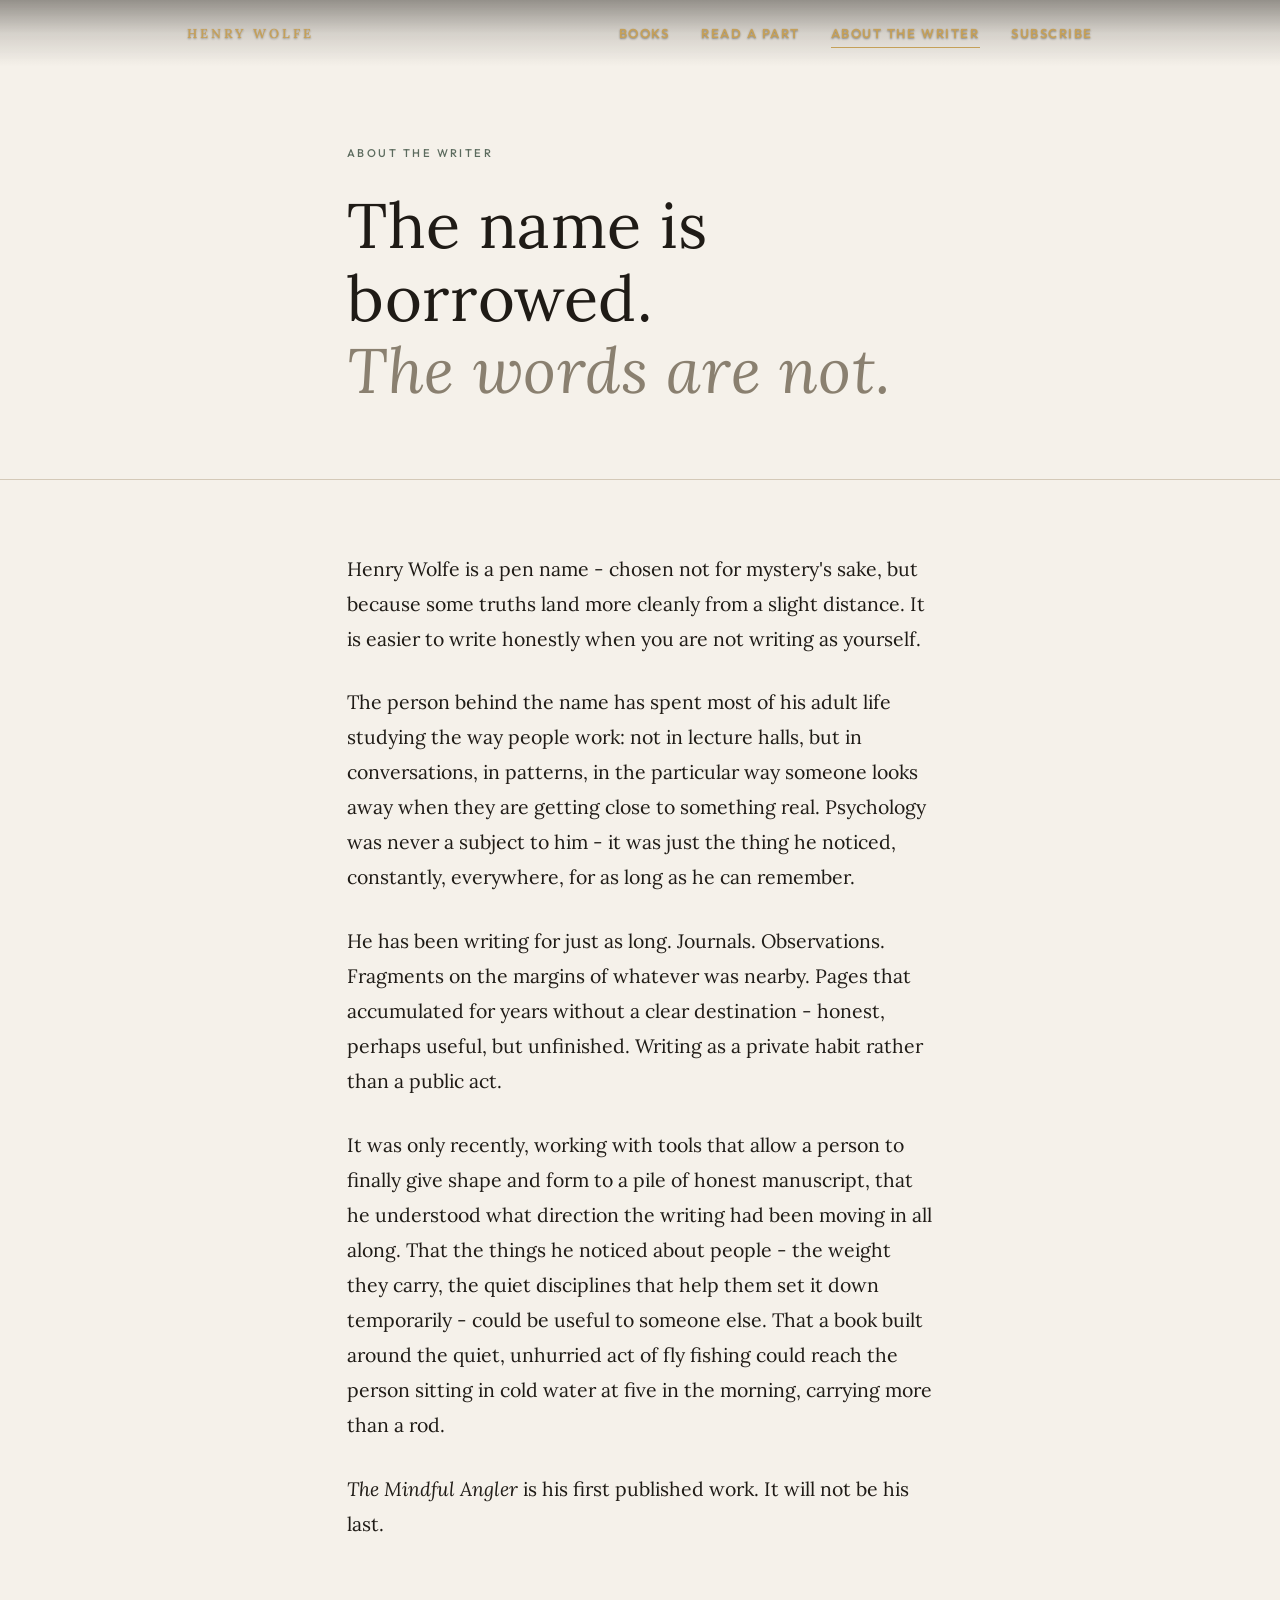
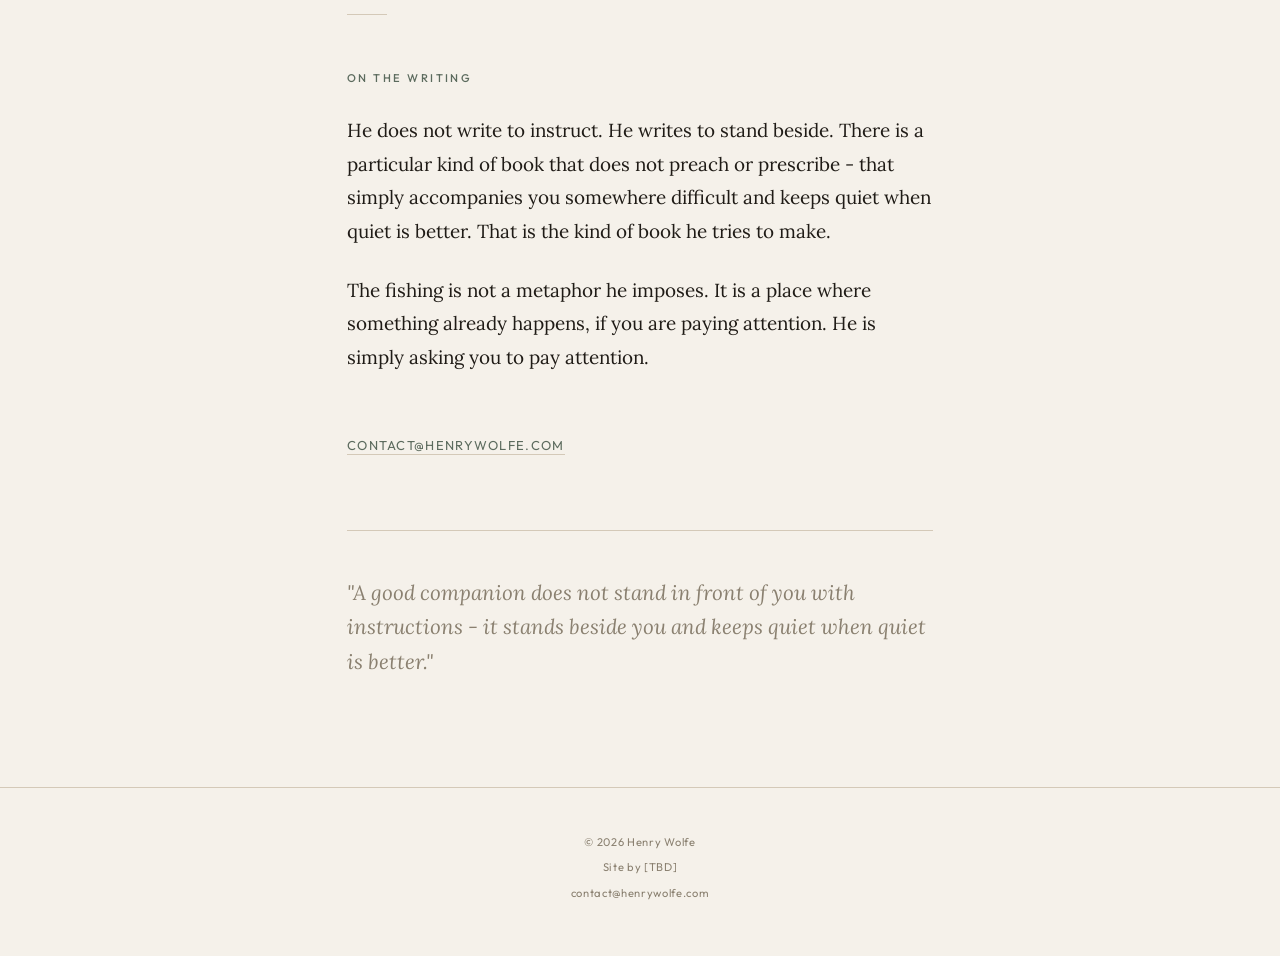
==== about.html @ f53b05e8 "Initial commit: Henry Wolfe author website" ====
<!DOCTYPE html>
<html lang="en">

<head>
  <meta charset="UTF-8" />
  <meta name="viewport" content="width=device-width, initial-scale=1.0" />

  <!-- SEO -->
  <title>About the Writer - Henry Wolfe</title>
  <meta name="description"
    content="Henry Wolfe is a pen name chosen for the freedom anonymity allows. Quiet books for people who carry hard things." />

  <!-- Open Graph -->
  <meta property="og:type" content="website" />
  <meta property="og:title" content="About the Writer - Henry Wolfe" />
  <meta property="og:description" content="The person behind the name. Quiet books for people who carry hard things." />
  <meta property="og:image" content="images/hero-river.jpg" />

  <!-- Twitter Card -->
  <meta name="twitter:card" content="summary_large_image" />
  <meta name="twitter:title" content="About the Writer - Henry Wolfe" />
  <meta name="twitter:description"
    content="The person behind the name. Quiet books for people who carry hard things." />
  <meta name="twitter:image" content="images/hero-river.jpg" />

  <!-- Fonts -->
  <link rel="preconnect" href="https://fonts.googleapis.com" />
  <link rel="preconnect" href="https://fonts.gstatic.com" crossorigin />
  <link
    href="https://fonts.googleapis.com/css2?family=Lora:ital,wght@0,400;0,500;0,600;1,400;1,500&family=Outfit:wght@400;500;600&display=swap"
    rel="stylesheet" />

  <link rel="stylesheet" href="style.css" />
</head>

<body>

  <!-- ===================== HEADER / NAV ===================== -->
  <header id="site-header">
    <nav class="nav-inner">
      <a href="index.html" class="wordmark">Henry Wolfe</a>
      <div class="nav-links">
        <a href="index.html#books" class="nav-link">Books</a>
        <a href="read.html" class="nav-link">Read a Part</a>
        <a href="about.html" class="nav-link active">About the Writer</a>
        <a href="index.html#subscribe" class="nav-link">Subscribe</a>
      </div>
      <button class="burger" id="burger-btn" aria-label="Open menu">
        <span class="burger-line"></span>
        <span class="burger-line"></span>
        <span class="burger-line"></span>
      </button>
    </nav>
  </header>
  <div class="mobile-overlay" id="mobile-overlay"></div>
  <nav class="mobile-menu" id="mobile-menu">
    <a href="index.html#books" class="mobile-nav-link">Books</a>
    <a href="read.html" class="mobile-nav-link">Read a Part</a>
    <a href="about.html" class="mobile-nav-link active">About the Writer</a>
    <a href="index.html#subscribe" class="mobile-nav-link">Subscribe</a>
  </nav>

  <!-- ===================== ABOUT PAGE HERO ===================== -->
  <section class="about-page-hero fade-in">
    <div class="container-narrow">
      <p class="about-page-eyebrow">About the Writer</p>
      <h1 class="about-page-title">The name is borrowed.<br><em>The words are not.</em></h1>
    </div>
  </section>

  <!-- ===================== BIO ===================== -->
  <section class="about-page-body fade-in">
    <div class="container-narrow">

      <div class="bio-block">
        <p>Henry Wolfe is a pen name - chosen not for mystery's sake, but because some truths land more cleanly from a
          slight distance. It is easier to write honestly when you are not writing as yourself.</p>

        <p>The person behind the name has spent most of his adult life studying the way people work: not in lecture
          halls, but in conversations, in patterns, in the particular way someone looks away when they are getting close
          to something real. Psychology was never a subject to him - it was just the thing he noticed, constantly,
          everywhere, for as long as he can remember.</p>

        <p>He has been writing for just as long. Journals. Observations. Fragments on the margins of whatever was
          nearby. Pages that accumulated for years without a clear destination - honest, perhaps useful, but unfinished.
          Writing as a private habit rather than a public act.</p>

        <p>It was only recently, working with tools that allow a person to finally give shape and form to a pile of
          honest manuscript, that he understood what direction the writing had been moving in all along. That the things
          he noticed about people - the weight they carry, the quiet disciplines that help them set it down temporarily
          - could be useful to someone else. That a book built around the quiet, unhurried act of fly fishing could
          reach the person sitting in cold water at five in the morning, carrying more than a rod.</p>

        <p><em>The Mindful Angler</em> is his first published work. It will not be his last.</p>
      </div>

      <div class="about-divider"></div>

      <p class="about-craft-label">On the Writing</p>

      <div class="about-craft-block">
        <p>He does not write to instruct. He writes to stand beside. There is a particular kind of book that does not
          preach or prescribe - that simply accompanies you somewhere difficult and keeps quiet when quiet is better.
          That is the kind of book he tries to make.</p>

        <p>The fishing is not a metaphor he imposes. It is a place where something already happens, if you are paying
          attention. He is simply asking you to pay attention.</p>
      </div>

      <a href="mailto:contact@henrywolfe.com" class="about-contact">
        contact@henrywolfe.com
      </a>
      <!-- TODO: Replace with actual contact address -->

      <div class="about-closing-quote">
        <p>"A good companion does not stand in front of you with instructions - it stands beside you and keeps quiet
          when quiet is better."</p>
      </div>

    </div>
  </section>

  <!-- ===================== FOOTER ===================== -->
  <footer id="footer">
    <div class="footer-divider"></div>
    <div class="footer-inner">
      <p>© 2026 Henry Wolfe</p>
      <p>Site by <span class="footer-muted">[TBD]</span></p>
      <p><a href="mailto:contact@henrywolfe.com" class="footer-link">contact@henrywolfe.com</a></p>
    </div>
  </footer>

  <script src="main.js"></script>
</body>

</html>
---- style.css ----
/* ===========================================
   HENRY WOLFE — AUTHOR SITE
   style.css — v2
   =========================================== */

/* --- Custom Properties --- */
:root {
  --bg: #F5F1EA;
  --bg-alt: #EDE8DF;
  --text: #1F1B16;
  --accent: #5C6B5E;
  --rust: #8B5A3C;
  --gold: #C5A059;
  --nature-green: #354A3E;
  --divider: #D4C9B8;
  --muted: #8A8070;
  --serif: 'Lora', Georgia, 'Times New Roman', serif;
  --sans: 'Outfit', system-ui, -apple-system, sans-serif;
}

/* --- Reset & Base --- */
*,
*::before,
*::after {
  box-sizing: border-box;
  margin: 0;
  padding: 0;
}

html {
  scroll-behavior: smooth;
  font-size: 18px;
}

body {
  background-color: var(--bg);
  color: var(--text);
  font-family: var(--serif);
  line-height: 1.65;
  -webkit-font-smoothing: antialiased;
  overflow-x: hidden;
}

img {
  display: block;
  max-width: 100%;
}

a {
  color: inherit;
  text-decoration: none;
}

/* --- Layout Containers --- */
.container-narrow {
  max-width: 640px;
  margin-left: auto;
  margin-right: auto;
  padding-left: 1.5rem;
  padding-right: 1.5rem;
}

.container-wide {
  max-width: 960px;
  margin-left: auto;
  margin-right: auto;
  padding-left: 1.5rem;
  padding-right: 1.5rem;
}

/* --- Sections --- */
.section {
  padding-top: 6rem;
  padding-bottom: 6rem;
}

@media (max-width: 640px) {
  .section {
    padding-top: 4rem;
    padding-bottom: 4rem;
  }
}

/* --- Section Labels --- */
.section-label {
  font-family: var(--sans);
  font-size: 0.62rem;
  font-weight: 500;
  letter-spacing: 0.22em;
  text-transform: uppercase;
  color: var(--accent);
  margin-bottom: 2rem;
}

/* --- Fade-in on scroll (triggered by JS after fog clears) --- */
.fade-in {
  opacity: 0;
  transform: translateY(18px);
  transition: opacity 0.7s ease, transform 0.7s ease;
}

.fade-in.visible {
  opacity: 1;
  transform: translateY(0);
}

/* ===========================================
   FOG INTRO ANIMATION
   =========================================== */
#fog-overlay {
  position: fixed;
  inset: 0;
  z-index: 9999;
  pointer-events: none;
  /* Radial mask: transparent center (quote area), opaque edges */
  -webkit-mask-image: radial-gradient(ellipse 42% 38% at 50% 42%, transparent 0%, rgba(0,0,0,0.15) 40%, rgba(0,0,0,0.85) 70%, black 100%);
  mask-image: radial-gradient(ellipse 42% 38% at 50% 42%, transparent 0%, rgba(0,0,0,0.15) 40%, rgba(0,0,0,0.85) 70%, black 100%);
  animation: fogBaseOut 2.5s ease-in 6s forwards;
}

.fog-cloud {
  position: absolute;
  border-radius: 50%;
  filter: blur(60px);
  will-change: transform, opacity;
}

/* Left cloud — drifts out left */
.fog-c1 {
  width: 70vw;
  height: 70vh;
  background: radial-gradient(ellipse at 60% 50%, rgba(160,172,182,0.98) 0%, rgba(140,155,168,0.6) 50%, transparent 100%);
  top: -5vh;
  left: -10vw;
  animation: fogLeft 8.5s cubic-bezier(0.25, 0, 0.3, 1) 0.1s forwards;
}

/* Right cloud — drifts out right */
.fog-c2 {
  width: 70vw;
  height: 70vh;
  background: radial-gradient(ellipse at 40% 50%, rgba(150,165,178,0.95) 0%, rgba(140,155,168,0.6) 50%, transparent 100%);
  top: 8vh;
  right: -10vw;
  animation: fogRight 8.5s cubic-bezier(0.25, 0, 0.3, 1) 0.05s forwards;
}

/* Top cloud — drifts up */
.fog-c3 {
  width: 100vw;
  height: 50vh;
  background: radial-gradient(ellipse at 50% 70%, rgba(170,180,190,0.9) 0%, rgba(155,165,175,0.5) 60%, transparent 100%);
  top: -5vh;
  left: -5vw;
  animation: fogUp 7.5s cubic-bezier(0.25, 0, 0.3, 1) 0.2s forwards;
}

/* Bottom cloud — drifts down */
.fog-c4 {
  width: 100vw;
  height: 50vh;
  background: radial-gradient(ellipse at 50% 30%, rgba(165,175,185,0.85) 0%, rgba(155,165,175,0.5) 60%, transparent 100%);
  bottom: -5vh;
  left: -5vw;
  animation: fogDown 7.5s cubic-bezier(0.25, 0, 0.3, 1) 0.15s forwards;
}

/* Corner wisps — fade out in place */
.fog-c5 {
  width: 50vw;
  height: 40vh;
  background: radial-gradient(ellipse at center, rgba(175,185,195,0.8) 0%, transparent 70%);
  top: 5vh;
  left: 25vw;
  animation: fogFade 6.5s ease-in 0.3s forwards;
}

@keyframes fogLeft {
  0% { transform: translateX(0) scale(1); opacity: 1; }
  15% { transform: translateX(-5vw) scale(1.02); opacity: 1; }
  100% { transform: translateX(-110%) scale(1.15); opacity: 0; }
}

@keyframes fogRight {
  0% { transform: translateX(0) scale(1); opacity: 1; }
  15% { transform: translateX(5vw) scale(1.02); opacity: 1; }
  100% { transform: translateX(110%) scale(1.15); opacity: 0; }
}

@keyframes fogUp {
  0% { transform: translateY(0) scale(1); opacity: 1; }
  20% { transform: translateY(-5vh) scale(1.02); opacity: 1; }
  100% { transform: translateY(-90%) scale(1.15); opacity: 0; }
}

@keyframes fogDown {
  0% { transform: translateY(0) scale(1); opacity: 1; }
  20% { transform: translateY(5vh) scale(1.02); opacity: 1; }
  100% { transform: translateY(80%) scale(1.15); opacity: 0; }
}

@keyframes fogFade {
  0% {
    opacity: 0.8;
  }
  100% {
    opacity: 0;
  }
}

@keyframes fogBaseOut {
  0% {
    opacity: 1;
  }
  100% {
    opacity: 0;
  }
}

/* ===========================================
   HEADER / NAV
   =========================================== */
#site-header {
  position: fixed;
  top: 0;
  left: 0;
  right: 0;
  z-index: 100;
  transition: background-color 0.35s ease, border-bottom 0.35s ease, box-shadow 0.35s ease;
  /* Top scrim to ensure nav visibility on light backgrounds */
  background: linear-gradient(to bottom, rgba(31, 27, 22, 0.45) 0%, rgba(31, 27, 22, 0.15) 50%, transparent 100%);
}

#site-header.scrolled {
  background: var(--bg);
  border-bottom: 1px solid var(--divider);
  box-shadow: 0 4px 20px rgba(0,0,0,0.04);
}

#site-header.scrolled {
  background-color: var(--bg);
  border-bottom: 1px solid var(--divider);
}

.nav-inner {
  max-width: 960px;
  margin: 0 auto;
  padding: 1.25rem 1.5rem;
  display: flex;
  align-items: center;
  justify-content: space-between;
}

.wordmark {
  font-family: var(--serif);
  font-size: 0.72rem;
  font-weight: 600;
  letter-spacing: 0.22em;
  text-transform: uppercase;
  color: var(--gold);
  text-shadow: 0 1px 2px rgba(0,0,0,0.3);
  user-select: none;
}

#site-header.scrolled .wordmark {
  text-shadow: none;
}

.nav-links {
  display: flex;
  gap: 1.75rem;
  align-items: center;
}

.nav-link {
  font-family: var(--sans);
  font-size: 0.72rem;
  font-weight: 600;
  letter-spacing: 0.12em;
  text-transform: uppercase;
  color: var(--gold);
  opacity: 1;
  text-shadow: 0 1px 2px rgba(0,0,0,0.4);
  transition: opacity 0.2s, color 0.2s, text-shadow 0.2s;
  white-space: nowrap;
  position: relative;
}

#site-header.scrolled .nav-link {
  text-shadow: none;
}

.nav-link::after {
  content: '';
  position: absolute;
  width: 0;
  height: 1px;
  bottom: -4px;
  left: 0;
  background-color: var(--gold);
  transition: width 0.3s ease;
}

.nav-link:hover {
  opacity: 1;
  color: var(--gold);
}

.nav-link:hover::after {
  width: 100%;
}

.nav-link.active {
  opacity: 1;
  color: var(--gold);
}

.nav-link.active::after {
  width: 100%;
}

/* --- Burger Menu Button --- */
.burger {
  display: none;
  background: none;
  border: none;
  cursor: pointer;
  padding: 0.5rem;
  z-index: 201;
  position: relative;
}

.burger-line {
  display: block;
  width: 22px;
  height: 2px;
  background-color: var(--text);
  margin: 5px 0;
  border-radius: 2px;
  transition: transform 0.3s ease, opacity 0.3s ease;
}

.burger.open .burger-line:nth-child(1) {
  transform: translateY(7px) rotate(45deg);
}
.burger.open .burger-line:nth-child(2) {
  opacity: 0;
}
.burger.open .burger-line:nth-child(3) {
  transform: translateY(-7px) rotate(-45deg);
}

/* --- Mobile Menu Overlay --- */
.mobile-overlay {
  display: none;
  position: fixed;
  inset: 0;
  background: rgba(31,27,22,0.4);
  z-index: 150;
  opacity: 0;
  transition: opacity 0.3s ease;
}
.mobile-overlay.active {
  display: block;
  opacity: 1;
}

/* --- Mobile Slide-out Menu --- */
.mobile-menu {
  display: none;
  position: fixed;
  top: 0;
  right: -280px;
  width: 280px;
  height: 100vh;
  background: var(--bg);
  z-index: 200;
  padding: 6rem 2rem 2rem;
  flex-direction: column;
  gap: 0;
  box-shadow: -4px 0 24px rgba(0,0,0,0.12);
  transition: right 0.35s cubic-bezier(0.22, 1, 0.36, 1);
  overflow-y: auto;
}
.mobile-menu.active {
  right: 0;
}
.mobile-menu .mobile-nav-link {
  font-family: var(--sans);
  font-size: 0.85rem;
  font-weight: 500;
  letter-spacing: 0.12em;
  text-transform: uppercase;
  color: var(--text);
  text-decoration: none;
  padding: 1.1rem 0;
  border-bottom: 1px solid var(--divider);
  display: block;
  transition: color 0.2s;
}
.mobile-menu .mobile-nav-link:first-child {
  border-top: 1px solid var(--divider);
}
.mobile-menu .mobile-nav-link:hover {
  color: var(--accent);
}
.mobile-menu .mobile-nav-link.active {
  color: var(--accent);
}

@media (max-width: 720px) {
  .nav-links {
    display: none;
  }
  .burger {
    display: block;
  }
  .mobile-menu {
    display: flex;
  }
}

@media (max-width: 500px) {
  .wordmark {
    font-size: 0.65rem;
  }
}

/* ===========================================
   HERO
   =========================================== */
#hero {
  padding-top: 0;
}

.hero-image-wrap {
  width: 100%;
  height: 70vh;
  position: relative;
  overflow: hidden;
}

@media (max-width: 640px) {
  .hero-image-wrap {
    height: 52vh;
  }
}

.hero-image {
  width: 100%;
  height: 100%;
  object-fit: cover;
  object-position: center;
  filter: saturate(0.88) brightness(0.92);
}

/* Quote centered over the hero image */
.hero-overlay-quote {
  position: absolute;
  inset: 0;
  display: flex;
  flex-direction: column;
  align-items: center;
  justify-content: center;
  padding: 2rem;
  text-align: center;
}

.overlay-quote-text {
  font-family: var(--serif);
  font-style: italic;
  font-size: clamp(1.25rem, 3.5vw, 2rem);
  line-height: 1.55;
  color: rgba(245, 241, 234, 0.95);
  text-shadow: 0 2px 24px rgba(0, 0, 0, 0.45), 0 1px 4px rgba(0, 0, 0, 0.3);
  max-width: 600px;
  margin-bottom: 0.9rem;
}

.overlay-quote-attr {
  font-family: var(--sans);
  font-size: 0.6rem;
  letter-spacing: 0.22em;
  text-transform: uppercase;
  color: rgba(245, 241, 234, 0.7);
  text-shadow: 0 1px 8px rgba(0, 0, 0, 0.4);
}

/* Below-image tagline */
.hero-below {
  max-width: 720px;
  margin: 0 auto;
  padding: 3.5rem 1.5rem 1rem;
  text-align: center;
}

.hero-tagline {
  font-family: var(--serif);
  font-style: italic;
  font-size: clamp(1.1rem, 2.5vw, 1.5rem);
  line-height: 1.55;
  color: var(--text);
  margin-bottom: 0.8rem;
}

.hero-tagline-attr {
  font-family: var(--sans);
  font-size: 0.6rem;
  letter-spacing: 0.2em;
  text-transform: uppercase;
  color: var(--muted);
}

.scroll-indicator {
  display: flex;
  justify-content: center;
  padding: 1.5rem 0 2.5rem;
}

.scroll-line {
  width: 1px;
  height: 48px;
  background: linear-gradient(to bottom, var(--divider), transparent);
}

/* ===========================================
   FOR WHOM
   =========================================== */
#for-whom {
  border-top: 1px solid var(--divider);
}

#for-whom .section-label {
  font-family: var(--serif);
  font-size: clamp(1.5rem, 3.5vw, 2.2rem);
  font-weight: 600;
  letter-spacing: 0.04em;
  text-transform: none;
  text-align: center;
  color: var(--rust);
  margin-bottom: 2.5rem;
}

.for-whom-grid {
  display: grid;
  grid-template-columns: repeat(2, 1fr);
  gap: 2.5rem 1.5rem;
  margin-top: 3rem;
}

@media (min-width: 768px) {
  .for-whom-grid {
    grid-template-columns: repeat(3, 1fr);
    gap: 3.5rem 2rem;
  }
}

.for-whom-item {
  display: flex;
  flex-direction: row;
  align-items: flex-start;
  text-align: left;
  gap: 1rem;
}

.for-whom-icon {
  flex-shrink: 0;
  width: 28px;
  height: 28px;
  color: var(--gold);
  margin-top: 0.2rem;
  opacity: 1;
}

.for-whom-item p {
  font-family: var(--serif);
  font-size: 0.95rem;
  line-height: 1.5;
  color: var(--text);
  margin: 0;
}

/* Specific item adjustments removed to keep uniform grid */
.for-whom-item.wide {
  grid-column: auto;
  text-align: left;
  justify-content: flex-start;
  margin-top: 0;
}

.for-whom-item.wide p {
  font-weight: 500;
  max-width: 500px;
}

/* ===========================================
   PULL QUOTE
   =========================================== */
.section-pull {
  padding: 5rem 1.5rem;
  background-color: var(--bg-alt);
  border-top: 1px solid var(--divider);
  border-bottom: 1px solid var(--divider);
}

.pull-quote-inner {
  display: flex;
  flex-direction: column;
  align-items: center;
  gap: 2rem;
  max-width: 560px;
  margin: 0 auto;
  text-align: center;
}

.pull-rule {
  display: block;
  width: 40px;
  height: 1px;
  background-color: var(--divider);
}

.pull-quote-text {
  font-family: var(--serif);
  font-size: clamp(1.3rem, 3vw, 1.8rem);
  font-style: italic;
  font-weight: 400;
  line-height: 1.6;
  color: var(--text);
  letter-spacing: 0.01em;
}

/* ===========================================
   BOOK 3D SHOWCASE
   =========================================== */
.section-showcase {
  padding: 5rem 1.5rem;
  background-color: var(--bg-alt);
}

.showcase-inner {
  display: flex;
  justify-content: center;
  align-items: center;
}

.showcase-img {
  max-width: 460px;
  width: 100%;
  height: auto;
  filter: saturate(0.9);
  transition: transform 0.4s ease;
}

.showcase-img:hover {
  transform: scale(1.02) translateY(-4px);
}

@media (max-width: 640px) {
  .showcase-img {
    max-width: 85vw;
  }
}

/* ===========================================
   NEWSLETTER
   =========================================== */
#subscribe {
  padding: 6rem 1.5rem;
  background-color: var(--nature-green);
  color: var(--bg);
  border-top: 1px solid rgba(255,255,255,0.1);
}

#subscribe .section-label {
  color: var(--gold);
}

#subscribe .newsletter-heading {
  color: var(--bg);
}

#subscribe .email-input {
  background-color: rgba(255,255,255,0.05);
  border: 1px solid rgba(255,255,255,0.2);
  color: var(--bg);
}

#subscribe .email-input::placeholder {
  color: rgba(245, 241, 234, 0.4);
}

#subscribe .btn-subscribe {
  background-color: var(--gold);
  color: #1F1B16;
}

#subscribe .btn-subscribe:hover {
  background-color: #D4AF37;
}

#subscribe .form-disclosure {
  color: rgba(245, 241, 234, 0.6);
}

#subscribe .subscribe-success {
  color: var(--gold);
}
#books {
  border-top: 1px solid var(--divider);
}

.book-card {
  display: grid;
  grid-template-columns: 2fr 3fr;
  gap: 4rem;
  align-items: start;
}

@media (max-width: 720px) {
  .book-card {
    grid-template-columns: 1fr;
    gap: 2.5rem;
  }
}

.book-cover-col {
  display: flex;
  flex-direction: column;
  align-items: flex-start;
  gap: 1rem;
}

@media (max-width: 720px) {
  .book-cover-col {
    align-items: center;
  }
}

.cover-link {
  display: block;
  width: 100%;
  max-width: 300px;
}

.book-cover {
  width: 100%;
  max-width: 300px;
  height: auto;
  filter: saturate(0.9);
  transition: transform 0.3s ease;
}

.book-cover:hover {
  transform: scale(1.02);
}

.available-label {
  font-family: var(--sans);
  font-size: 0.6rem;
  letter-spacing: 0.22em;
  text-transform: uppercase;
  color: var(--accent);
}

.book-text-col {
  display: flex;
  flex-direction: column;
  gap: 0;
}

.book-title {
  font-family: var(--serif);
  font-size: clamp(2rem, 4vw, 2.8rem);
  font-weight: 400;
  line-height: 1.15;
  letter-spacing: 0.01em;
  margin-bottom: 0.6rem;
  margin-top: 0;
}

.book-subtitle {
  font-family: var(--serif);
  font-size: 1rem;
  font-style: italic;
  color: var(--muted);
  line-height: 1.5;
  margin-bottom: 2rem;
}

.book-description {
  display: flex;
  flex-direction: column;
  gap: 1.1rem;
  margin-bottom: 2.5rem;
}

.book-description p {
  font-family: var(--serif);
  font-size: 1rem;
  line-height: 1.75;
}

.book-ctas {
  display: flex;
  flex-direction: column;
  align-items: flex-start;
  gap: 1rem;
}

.btn-primary {
  display: inline-flex;
  align-items: center;
  gap: 0.5rem;
  background-color: var(--text);
  color: var(--bg);
  font-family: var(--sans);
  font-size: 0.82rem;
  font-weight: 500;
  letter-spacing: 0.06em;
  padding: 1rem 2rem;
  border-radius: 2px;
  border: none;
  cursor: pointer;
  text-decoration: none;
  transition: background-color 0.25s ease;
}

.btn-primary:hover {
  background-color: var(--rust);
}

.btn-icon {
  flex-shrink: 0;
}

.btn-secondary {
  font-family: var(--serif);
  font-size: 0.9rem;
  color: var(--muted);
  border-bottom: 1px solid transparent;
  padding-bottom: 1px;
  transition: color 0.2s, border-bottom-color 0.2s;
}

.btn-secondary:hover {
  color: var(--text);
  border-bottom-color: var(--divider);
}

/* ===========================================
   ABOUT (homepage snippet)
   =========================================== */
#about {
  border-top: 1px solid var(--divider);
}

.about-text {
  display: flex;
  flex-direction: column;
  gap: 1.4rem;
  margin-bottom: 2rem;
}

.about-text p {
  font-family: var(--serif);
  font-size: 1.05rem;
  line-height: 1.75;
}

.about-more-link {
  font-family: var(--sans);
  font-size: 0.72rem;
  letter-spacing: 0.1em;
  text-transform: uppercase;
  color: var(--accent);
  border-bottom: 1px solid var(--divider);
  padding-bottom: 1px;
  transition: color 0.2s, border-bottom-color 0.2s;
}

.about-more-link:hover {
  color: var(--rust);
  border-bottom-color: var(--rust);
}

/* ===========================================
   NEWSLETTER
   =========================================== */
#subscribe {
  border-top: 1px solid var(--divider);
}

.newsletter-heading {
  font-family: var(--serif);
  font-size: clamp(1.1rem, 2.5vw, 1.4rem);
  font-weight: 400;
  font-style: italic;
  line-height: 1.5;
  margin-bottom: 2.5rem;
  color: var(--text);
}

.subscribe-form {
  display: flex;
  flex-direction: column;
  gap: 1rem;
}

.form-row {
  display: flex;
  align-items: stretch;
}

@media (max-width: 500px) {
  .form-row {
    flex-direction: column;
    gap: 1rem;
  }
}

.email-input {
  flex: 1;
  background-color: transparent;
  border: none;
  border-bottom: 1px solid var(--divider);
  font-family: var(--serif);
  font-size: 1rem;
  color: var(--text);
  padding: 0.6rem 0;
  outline: none;
  transition: border-bottom-color 0.2s;
}

.email-input::placeholder {
  color: var(--muted);
  opacity: 0.7;
}

.email-input:focus {
  border-bottom-color: var(--accent);
}

.btn-subscribe {
  background-color: var(--text);
  color: var(--bg);
  font-family: var(--sans);
  font-size: 0.78rem;
  font-weight: 500;
  letter-spacing: 0.06em;
  padding: 0.7rem 1.5rem;
  border-radius: 2px;
  border: none;
  cursor: pointer;
  margin-left: 1.25rem;
  white-space: nowrap;
  transition: background-color 0.25s ease;
}

.btn-subscribe:hover {
  background-color: var(--rust);
}

.btn-subscribe:disabled {
  opacity: 0.6;
  cursor: default;
}

@media (max-width: 500px) {
  .btn-subscribe {
    margin-left: 0;
    align-self: flex-start;
    padding: 0.75rem 1.5rem;
  }
}

.form-disclosure {
  font-family: var(--sans);
  font-size: 0.62rem;
  color: var(--muted);
  letter-spacing: 0.02em;
  line-height: 1.5;
}

.subscribe-success {
  font-family: var(--serif);
  font-size: 1.1rem;
  font-style: italic;
  color: var(--accent);
  line-height: 1.6;
  padding: 1rem 0;
}

.subscribe-success[hidden] {
  display: none;
}

/* ===========================================
   FOOTER
   =========================================== */
#footer {
  padding-bottom: 3rem;
}

.footer-divider {
  width: 100%;
  height: 1px;
  background-color: var(--divider);
  margin-bottom: 2.5rem;
}

.footer-inner {
  display: flex;
  flex-direction: column;
  align-items: center;
  gap: 0.4rem;
  text-align: center;
}

.footer-inner p {
  font-family: var(--sans);
  font-size: 0.62rem;
  color: var(--muted);
  letter-spacing: 0.06em;
}

.footer-link {
  color: var(--muted);
  border-bottom: 1px solid transparent;
  transition: color 0.2s, border-bottom-color 0.2s;
}

.footer-link:hover {
  color: var(--text);
  border-bottom-color: var(--divider);
}

.footer-muted {
  color: var(--muted);
}

/* ===========================================
   ABOUT PAGE SPECIFIC STYLES
   =========================================== */
.about-page-hero {
  padding-top: 8rem;
  padding-bottom: 4rem;
  border-bottom: 1px solid var(--divider);
}

.about-page-eyebrow {
  font-family: var(--sans);
  font-size: 0.62rem;
  font-weight: 500;
  letter-spacing: 0.22em;
  text-transform: uppercase;
  color: var(--accent);
  margin-bottom: 1.5rem;
}

.about-page-title {
  font-family: var(--serif);
  font-size: clamp(2.2rem, 5vw, 3.5rem);
  font-weight: 400;
  line-height: 1.15;
  letter-spacing: 0.01em;
  margin-bottom: 0;
}

.about-page-title em {
  font-style: italic;
  color: var(--muted);
}

.about-page-body {
  padding-top: 4rem;
  padding-bottom: 6rem;
}

.about-page-body .bio-block {
  display: flex;
  flex-direction: column;
  gap: 1.6rem;
  margin-bottom: 4rem;
}

.about-page-body .bio-block p {
  font-family: var(--serif);
  font-size: 1.08rem;
  line-height: 1.8;
  color: var(--text);
}

.about-divider {
  width: 40px;
  height: 1px;
  background-color: var(--divider);
  margin: 3rem 0;
}

.about-craft-label {
  font-family: var(--sans);
  font-size: 0.62rem;
  font-weight: 500;
  letter-spacing: 0.22em;
  text-transform: uppercase;
  color: var(--accent);
  margin-bottom: 1.5rem;
}

.about-craft-block {
  display: flex;
  flex-direction: column;
  gap: 1.4rem;
  margin-bottom: 3rem;
}

.about-craft-block p {
  font-family: var(--serif);
  font-size: 1.05rem;
  line-height: 1.78;
}

.about-contact {
  font-family: var(--sans);
  font-size: 0.72rem;
  letter-spacing: 0.1em;
  text-transform: uppercase;
  color: var(--accent);
  border-bottom: 1px solid var(--divider);
  padding-bottom: 1px;
  transition: color 0.2s;
}

.about-contact:hover {
  color: var(--rust);
}

.about-closing-quote {
  margin-top: 4rem;
  padding: 2.5rem 0 0;
  border-top: 1px solid var(--divider);
}

.about-closing-quote p {
  font-family: var(--serif);
  font-size: 1.15rem;
  font-style: italic;
  color: var(--muted);
  line-height: 1.65;
}

/* ===========================================
   READ A PART PAGE
   =========================================== */
.read-page-hero {
  padding-top: 8rem;
  padding-bottom: 4rem;
  border-bottom: 1px solid var(--divider);
}

.read-page-eyebrow {
  font-family: var(--sans);
  font-size: 0.62rem;
  font-weight: 500;
  letter-spacing: 0.22em;
  text-transform: uppercase;
  color: var(--accent);
  margin-bottom: 1.5rem;
}

.read-page-title {
  font-family: var(--serif);
  font-size: clamp(2rem, 4.5vw, 3rem);
  font-weight: 400;
  line-height: 1.2;
  letter-spacing: 0.01em;
  margin-bottom: 0.6rem;
}

.read-page-title em {
  font-style: italic;
  color: var(--muted);
}

.read-page-body {
  padding-top: 4rem;
  padding-bottom: 6rem;
}

.read-page-body .excerpt-block {
  display: flex;
  flex-direction: column;
  gap: 1.5rem;
  margin-bottom: 2rem;
}

.read-page-body .excerpt-block p {
  font-family: var(--serif);
  font-size: 1.08rem;
  line-height: 1.85;
  color: var(--text);
}

.excerpt-divider {
  width: 60px;
  height: 1px;
  background-color: var(--divider);
  margin: 3rem auto;
}

.read-page-cta {
  text-align: center;
  margin-top: 3rem;
  padding-top: 3rem;
  border-top: 1px solid var(--divider);
}

.btn-continue {
  display: inline-flex;
  align-items: center;
  gap: 0.5rem;
  background-color: var(--text);
  color: var(--bg);
  font-family: var(--sans);
  font-size: 0.82rem;
  font-weight: 500;
  letter-spacing: 0.06em;
  padding: 1rem 2.5rem;
  border-radius: 2px;
  border: none;
  cursor: pointer;
  text-decoration: none;
  transition: background-color 0.25s ease;
}

.btn-continue:hover {
  background-color: var(--rust);
}
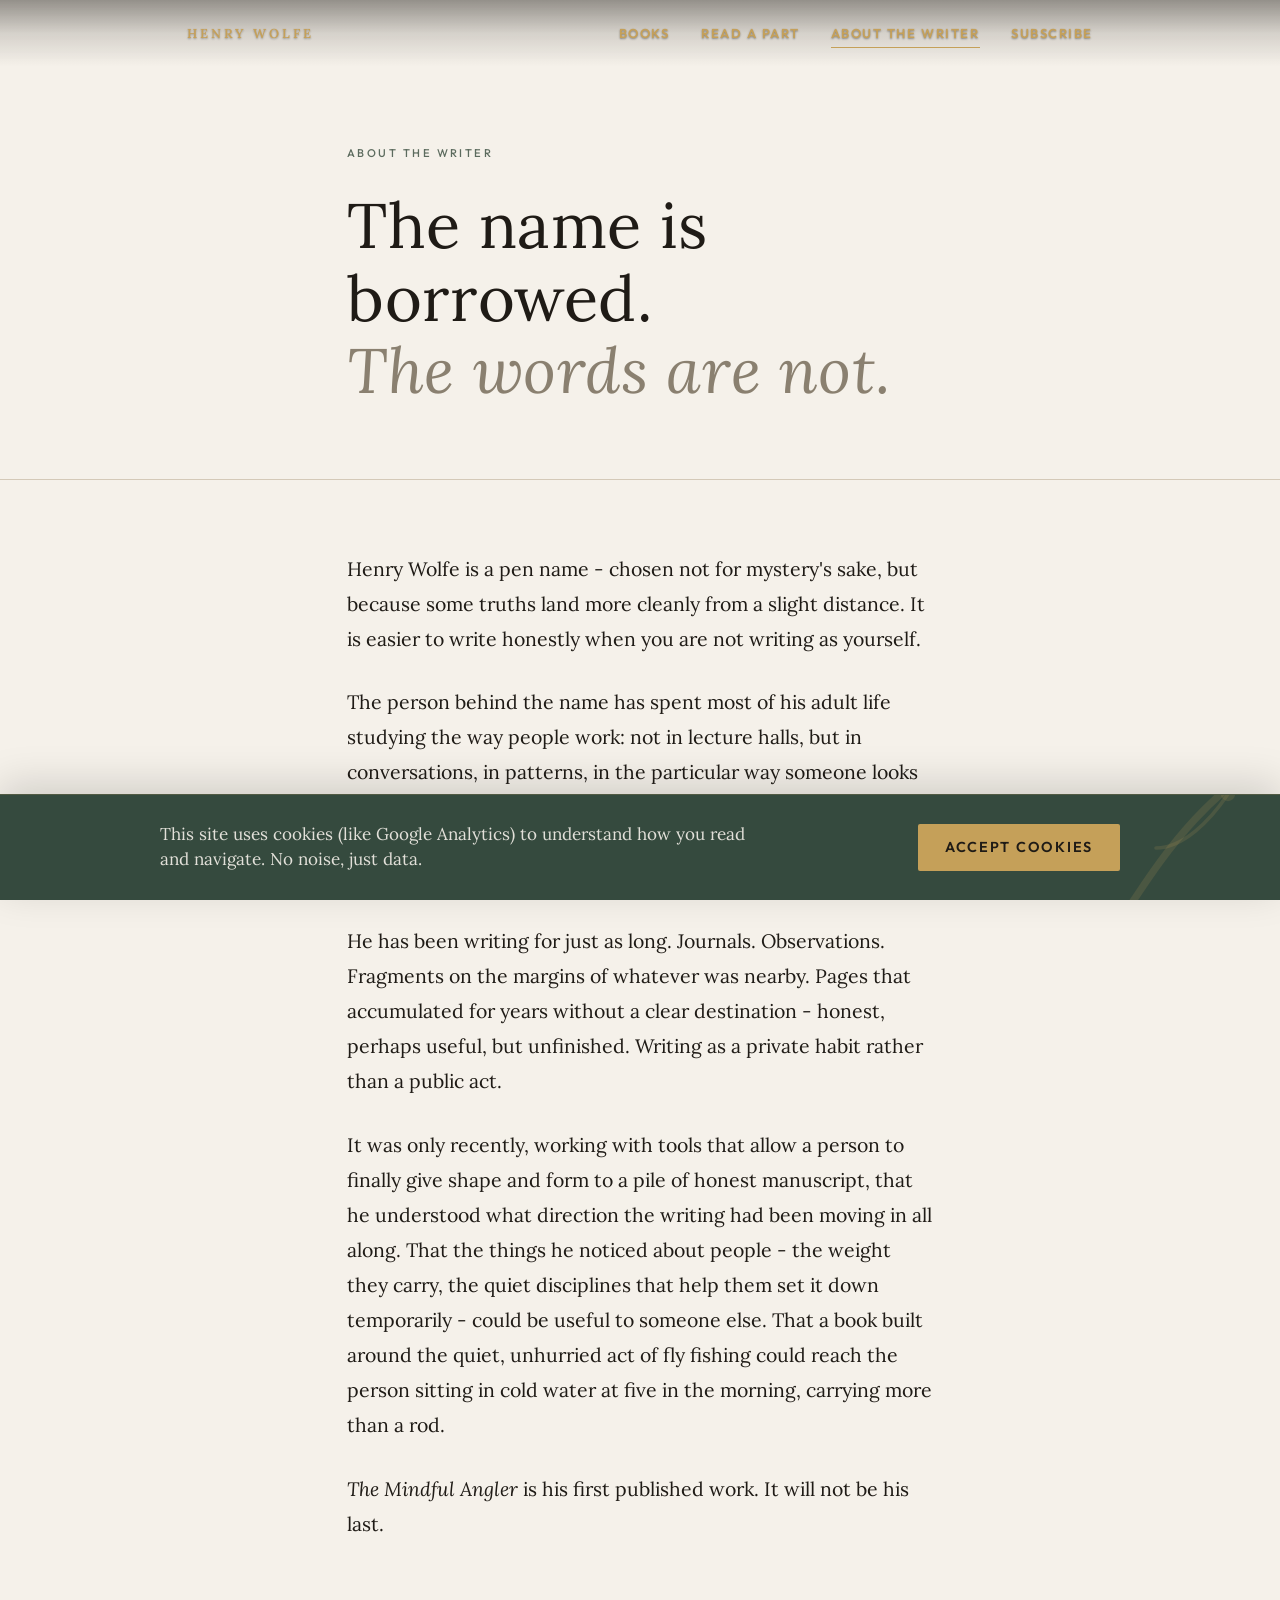
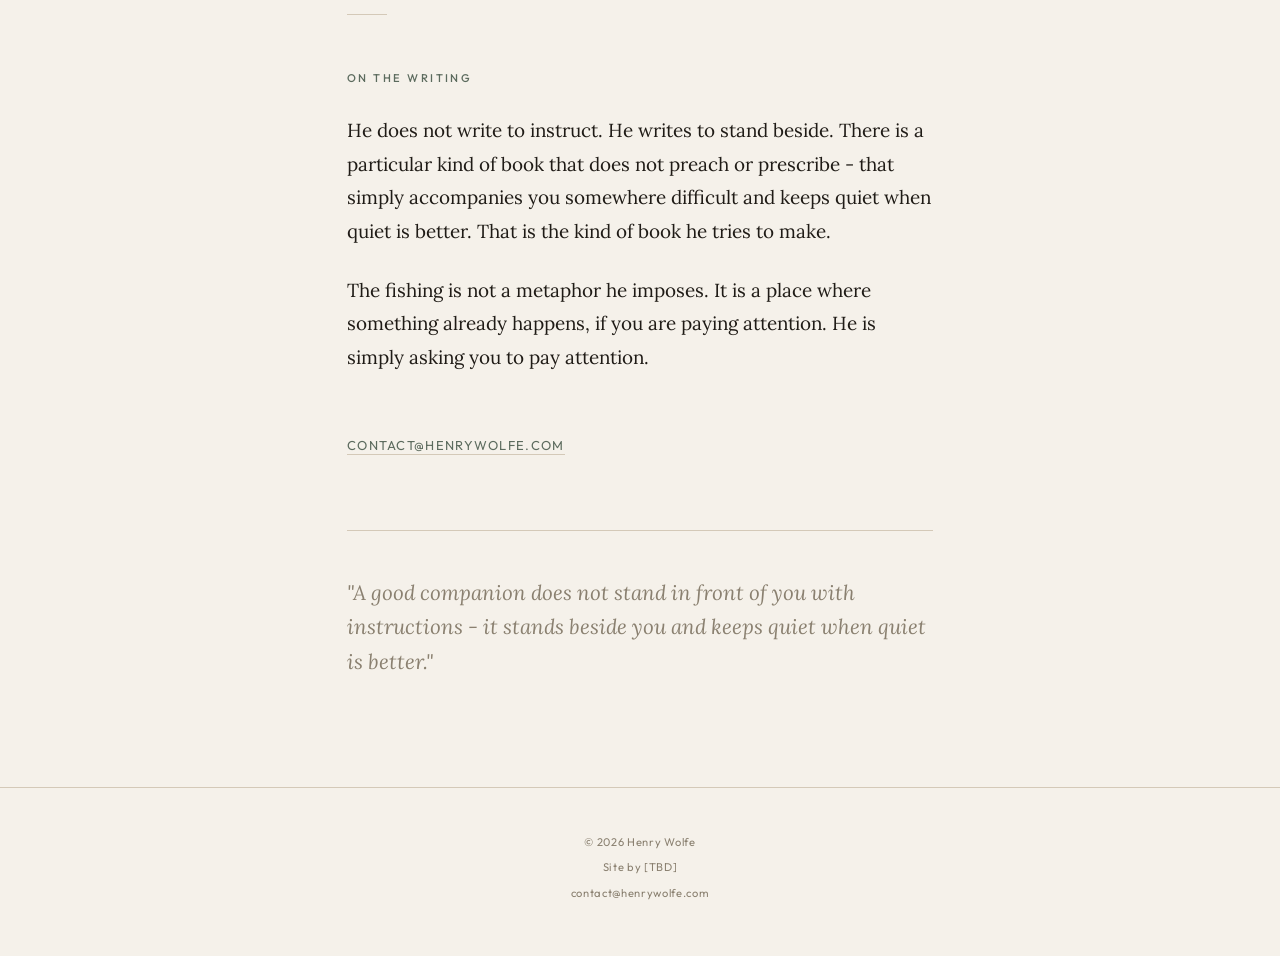
==== commit e86942e8: "feat: setup custom domain, clean URLs, adding sitemap and robots" ====
--- a/about.html
+++ b/about.html
@@ -4,6 +4,16 @@
 <head>
   <meta charset="UTF-8" />
   <meta name="viewport" content="width=device-width, initial-scale=1.0" />
+
+  <!-- Google tag (gtag.js) -->
+  <script async src="https://www.googletagmanager.com/gtag/js?id=G-L98Q47XHGY"></script>
+  <script>
+    window.dataLayer = window.dataLayer || [];
+    function gtag(){dataLayer.push(arguments);}
+    gtag('js', new Date());
+
+    gtag('config', 'G-L98Q47XHGY');
+  </script>
 
   <!-- SEO -->
   <title>About the Writer - Henry Wolfe</title>
@@ -38,12 +48,12 @@
   <!-- ===================== HEADER / NAV ===================== -->
   <header id="site-header">
     <nav class="nav-inner">
-      <a href="index.html" class="wordmark">Henry Wolfe</a>
+      <a href="/" class="wordmark">Henry Wolfe</a>
       <div class="nav-links">
-        <a href="index.html#books" class="nav-link">Books</a>
-        <a href="read.html" class="nav-link">Read a Part</a>
-        <a href="about.html" class="nav-link active">About the Writer</a>
-        <a href="index.html#subscribe" class="nav-link">Subscribe</a>
+        <a href="/#books" class="nav-link">Books</a>
+        <a href="/read" class="nav-link">Read a Part</a>
+        <a href="/about" class="nav-link active">About the Writer</a>
+        <a href="/#subscribe" class="nav-link">Subscribe</a>
       </div>
       <button class="burger" id="burger-btn" aria-label="Open menu">
         <span class="burger-line"></span>
@@ -54,10 +64,10 @@
   </header>
   <div class="mobile-overlay" id="mobile-overlay"></div>
   <nav class="mobile-menu" id="mobile-menu">
-    <a href="index.html#books" class="mobile-nav-link">Books</a>
-    <a href="read.html" class="mobile-nav-link">Read a Part</a>
-    <a href="about.html" class="mobile-nav-link active">About the Writer</a>
-    <a href="index.html#subscribe" class="mobile-nav-link">Subscribe</a>
+    <a href="/#books" class="mobile-nav-link">Books</a>
+    <a href="/read" class="mobile-nav-link">Read a Part</a>
+    <a href="/about" class="mobile-nav-link active">About the Writer</a>
+    <a href="/#subscribe" class="mobile-nav-link">Subscribe</a>
   </nav>
 
   <!-- ===================== ABOUT PAGE HERO ===================== -->
@@ -130,6 +140,23 @@
     </div>
   </footer>
 
+  <!-- ===================== COOKIE BANNER ===================== -->
+  <div id="cookie-banner" class="cookie-banner" hidden>
+    <div class="cookie-banner-inner">
+      <div class="cookie-text">
+        <p>This site uses cookies (like Google Analytics) to understand how you read and navigate. No noise, just data.</p>
+      </div>
+      <button id="accept-cookies" class="btn-primary cookie-btn">Accept Cookies</button>
+    </div>
+    <!-- Decor: Vine / Leaf shape -->
+    <svg class="cookie-vine" viewBox="0 0 100 100" preserveAspectRatio="none" aria-hidden="true">
+      <path d="M0,100 C15,80 40,30 100,0" stroke="currentColor" fill="none" stroke-width="4" stroke-linecap="round"/>
+      <path d="M20,60 C35,60 50,45 60,30" stroke="currentColor" fill="none" stroke-width="2" stroke-linecap="round"/>
+      <circle cx="60" cy="30" r="4" fill="currentColor"/>
+      <circle cx="100" cy="0" r="5" fill="currentColor"/>
+    </svg>
+  </div>
+
   <script src="main.js"></script>
 </body>
 
--- a/style.css
+++ b/style.css
@@ -1,1239 +1,1305 @@
-/* ===========================================
-   HENRY WOLFE — AUTHOR SITE
-   style.css — v2
-   =========================================== */
-
-/* --- Custom Properties --- */
-:root {
-  --bg: #F5F1EA;
-  --bg-alt: #EDE8DF;
-  --text: #1F1B16;
-  --accent: #5C6B5E;
-  --rust: #8B5A3C;
-  --gold: #C5A059;
-  --nature-green: #354A3E;
-  --divider: #D4C9B8;
-  --muted: #8A8070;
-  --serif: 'Lora', Georgia, 'Times New Roman', serif;
-  --sans: 'Outfit', system-ui, -apple-system, sans-serif;
-}
-
-/* --- Reset & Base --- */
-*,
-*::before,
-*::after {
-  box-sizing: border-box;
-  margin: 0;
-  padding: 0;
-}
-
-html {
-  scroll-behavior: smooth;
-  font-size: 18px;
-}
-
-body {
-  background-color: var(--bg);
-  color: var(--text);
-  font-family: var(--serif);
-  line-height: 1.65;
-  -webkit-font-smoothing: antialiased;
-  overflow-x: hidden;
-}
-
-img {
-  display: block;
-  max-width: 100%;
-}
-
-a {
-  color: inherit;
-  text-decoration: none;
-}
-
-/* --- Layout Containers --- */
-.container-narrow {
-  max-width: 640px;
-  margin-left: auto;
-  margin-right: auto;
-  padding-left: 1.5rem;
-  padding-right: 1.5rem;
-}
-
-.container-wide {
-  max-width: 960px;
-  margin-left: auto;
-  margin-right: auto;
-  padding-left: 1.5rem;
-  padding-right: 1.5rem;
-}
-
-/* --- Sections --- */
-.section {
-  padding-top: 6rem;
-  padding-bottom: 6rem;
-}
-
-@media (max-width: 640px) {
-  .section {
-    padding-top: 4rem;
-    padding-bottom: 4rem;
-  }
-}
-
-/* --- Section Labels --- */
-.section-label {
-  font-family: var(--sans);
-  font-size: 0.62rem;
-  font-weight: 500;
-  letter-spacing: 0.22em;
-  text-transform: uppercase;
-  color: var(--accent);
-  margin-bottom: 2rem;
-}
-
-/* --- Fade-in on scroll (triggered by JS after fog clears) --- */
-.fade-in {
-  opacity: 0;
-  transform: translateY(18px);
-  transition: opacity 0.7s ease, transform 0.7s ease;
-}
-
-.fade-in.visible {
-  opacity: 1;
-  transform: translateY(0);
-}
-
-/* ===========================================
-   FOG INTRO ANIMATION
-   =========================================== */
-#fog-overlay {
-  position: fixed;
-  inset: 0;
-  z-index: 9999;
-  pointer-events: none;
-  /* Radial mask: transparent center (quote area), opaque edges */
-  -webkit-mask-image: radial-gradient(ellipse 42% 38% at 50% 42%, transparent 0%, rgba(0,0,0,0.15) 40%, rgba(0,0,0,0.85) 70%, black 100%);
-  mask-image: radial-gradient(ellipse 42% 38% at 50% 42%, transparent 0%, rgba(0,0,0,0.15) 40%, rgba(0,0,0,0.85) 70%, black 100%);
-  animation: fogBaseOut 2.5s ease-in 6s forwards;
-}
-
-.fog-cloud {
-  position: absolute;
-  border-radius: 50%;
-  filter: blur(60px);
-  will-change: transform, opacity;
-}
-
-/* Left cloud — drifts out left */
-.fog-c1 {
-  width: 70vw;
-  height: 70vh;
-  background: radial-gradient(ellipse at 60% 50%, rgba(160,172,182,0.98) 0%, rgba(140,155,168,0.6) 50%, transparent 100%);
-  top: -5vh;
-  left: -10vw;
-  animation: fogLeft 8.5s cubic-bezier(0.25, 0, 0.3, 1) 0.1s forwards;
-}
-
-/* Right cloud — drifts out right */
-.fog-c2 {
-  width: 70vw;
-  height: 70vh;
-  background: radial-gradient(ellipse at 40% 50%, rgba(150,165,178,0.95) 0%, rgba(140,155,168,0.6) 50%, transparent 100%);
-  top: 8vh;
-  right: -10vw;
-  animation: fogRight 8.5s cubic-bezier(0.25, 0, 0.3, 1) 0.05s forwards;
-}
-
-/* Top cloud — drifts up */
-.fog-c3 {
-  width: 100vw;
-  height: 50vh;
-  background: radial-gradient(ellipse at 50% 70%, rgba(170,180,190,0.9) 0%, rgba(155,165,175,0.5) 60%, transparent 100%);
-  top: -5vh;
-  left: -5vw;
-  animation: fogUp 7.5s cubic-bezier(0.25, 0, 0.3, 1) 0.2s forwards;
-}
-
-/* Bottom cloud — drifts down */
-.fog-c4 {
-  width: 100vw;
-  height: 50vh;
-  background: radial-gradient(ellipse at 50% 30%, rgba(165,175,185,0.85) 0%, rgba(155,165,175,0.5) 60%, transparent 100%);
-  bottom: -5vh;
-  left: -5vw;
-  animation: fogDown 7.5s cubic-bezier(0.25, 0, 0.3, 1) 0.15s forwards;
-}
-
-/* Corner wisps — fade out in place */
-.fog-c5 {
-  width: 50vw;
-  height: 40vh;
-  background: radial-gradient(ellipse at center, rgba(175,185,195,0.8) 0%, transparent 70%);
-  top: 5vh;
-  left: 25vw;
-  animation: fogFade 6.5s ease-in 0.3s forwards;
-}
-
-@keyframes fogLeft {
-  0% { transform: translateX(0) scale(1); opacity: 1; }
-  15% { transform: translateX(-5vw) scale(1.02); opacity: 1; }
-  100% { transform: translateX(-110%) scale(1.15); opacity: 0; }
-}
-
-@keyframes fogRight {
-  0% { transform: translateX(0) scale(1); opacity: 1; }
-  15% { transform: translateX(5vw) scale(1.02); opacity: 1; }
-  100% { transform: translateX(110%) scale(1.15); opacity: 0; }
-}
-
-@keyframes fogUp {
-  0% { transform: translateY(0) scale(1); opacity: 1; }
-  20% { transform: translateY(-5vh) scale(1.02); opacity: 1; }
-  100% { transform: translateY(-90%) scale(1.15); opacity: 0; }
-}
-
-@keyframes fogDown {
-  0% { transform: translateY(0) scale(1); opacity: 1; }
-  20% { transform: translateY(5vh) scale(1.02); opacity: 1; }
-  100% { transform: translateY(80%) scale(1.15); opacity: 0; }
-}
-
-@keyframes fogFade {
-  0% {
-    opacity: 0.8;
-  }
-  100% {
-    opacity: 0;
-  }
-}
-
-@keyframes fogBaseOut {
-  0% {
-    opacity: 1;
-  }
-  100% {
-    opacity: 0;
-  }
-}
-
-/* ===========================================
-   HEADER / NAV
-   =========================================== */
-#site-header {
-  position: fixed;
-  top: 0;
-  left: 0;
-  right: 0;
-  z-index: 100;
-  transition: background-color 0.35s ease, border-bottom 0.35s ease, box-shadow 0.35s ease;
-  /* Top scrim to ensure nav visibility on light backgrounds */
-  background: linear-gradient(to bottom, rgba(31, 27, 22, 0.45) 0%, rgba(31, 27, 22, 0.15) 50%, transparent 100%);
-}
-
-#site-header.scrolled {
-  background: var(--bg);
-  border-bottom: 1px solid var(--divider);
-  box-shadow: 0 4px 20px rgba(0,0,0,0.04);
-}
-
-#site-header.scrolled {
-  background-color: var(--bg);
-  border-bottom: 1px solid var(--divider);
-}
-
-.nav-inner {
-  max-width: 960px;
-  margin: 0 auto;
-  padding: 1.25rem 1.5rem;
-  display: flex;
-  align-items: center;
-  justify-content: space-between;
-}
-
-.wordmark {
-  font-family: var(--serif);
-  font-size: 0.72rem;
-  font-weight: 600;
-  letter-spacing: 0.22em;
-  text-transform: uppercase;
-  color: var(--gold);
-  text-shadow: 0 1px 2px rgba(0,0,0,0.3);
-  user-select: none;
-}
-
-#site-header.scrolled .wordmark {
-  text-shadow: none;
-}
-
-.nav-links {
-  display: flex;
-  gap: 1.75rem;
-  align-items: center;
-}
-
-.nav-link {
-  font-family: var(--sans);
-  font-size: 0.72rem;
-  font-weight: 600;
-  letter-spacing: 0.12em;
-  text-transform: uppercase;
-  color: var(--gold);
-  opacity: 1;
-  text-shadow: 0 1px 2px rgba(0,0,0,0.4);
-  transition: opacity 0.2s, color 0.2s, text-shadow 0.2s;
-  white-space: nowrap;
-  position: relative;
-}
-
-#site-header.scrolled .nav-link {
-  text-shadow: none;
-}
-
-.nav-link::after {
-  content: '';
-  position: absolute;
-  width: 0;
-  height: 1px;
-  bottom: -4px;
-  left: 0;
-  background-color: var(--gold);
-  transition: width 0.3s ease;
-}
-
-.nav-link:hover {
-  opacity: 1;
-  color: var(--gold);
-}
-
-.nav-link:hover::after {
-  width: 100%;
-}
-
-.nav-link.active {
-  opacity: 1;
-  color: var(--gold);
-}
-
-.nav-link.active::after {
-  width: 100%;
-}
-
-/* --- Burger Menu Button --- */
-.burger {
-  display: none;
-  background: none;
-  border: none;
-  cursor: pointer;
-  padding: 0.5rem;
-  z-index: 201;
-  position: relative;
-}
-
-.burger-line {
-  display: block;
-  width: 22px;
-  height: 2px;
-  background-color: var(--text);
-  margin: 5px 0;
-  border-radius: 2px;
-  transition: transform 0.3s ease, opacity 0.3s ease;
-}
-
-.burger.open .burger-line:nth-child(1) {
-  transform: translateY(7px) rotate(45deg);
-}
-.burger.open .burger-line:nth-child(2) {
-  opacity: 0;
-}
-.burger.open .burger-line:nth-child(3) {
-  transform: translateY(-7px) rotate(-45deg);
-}
-
-/* --- Mobile Menu Overlay --- */
-.mobile-overlay {
-  display: none;
-  position: fixed;
-  inset: 0;
-  background: rgba(31,27,22,0.4);
-  z-index: 150;
-  opacity: 0;
-  transition: opacity 0.3s ease;
-}
-.mobile-overlay.active {
-  display: block;
-  opacity: 1;
-}
-
-/* --- Mobile Slide-out Menu --- */
-.mobile-menu {
-  display: none;
-  position: fixed;
-  top: 0;
-  right: -280px;
-  width: 280px;
-  height: 100vh;
-  background: var(--bg);
-  z-index: 200;
-  padding: 6rem 2rem 2rem;
-  flex-direction: column;
-  gap: 0;
-  box-shadow: -4px 0 24px rgba(0,0,0,0.12);
-  transition: right 0.35s cubic-bezier(0.22, 1, 0.36, 1);
-  overflow-y: auto;
-}
-.mobile-menu.active {
-  right: 0;
-}
-.mobile-menu .mobile-nav-link {
-  font-family: var(--sans);
-  font-size: 0.85rem;
-  font-weight: 500;
-  letter-spacing: 0.12em;
-  text-transform: uppercase;
-  color: var(--text);
-  text-decoration: none;
-  padding: 1.1rem 0;
-  border-bottom: 1px solid var(--divider);
-  display: block;
-  transition: color 0.2s;
-}
-.mobile-menu .mobile-nav-link:first-child {
-  border-top: 1px solid var(--divider);
-}
-.mobile-menu .mobile-nav-link:hover {
-  color: var(--accent);
-}
-.mobile-menu .mobile-nav-link.active {
-  color: var(--accent);
-}
-
-@media (max-width: 720px) {
-  .nav-links {
-    display: none;
-  }
-  .burger {
-    display: block;
-  }
-  .mobile-menu {
-    display: flex;
-  }
-}
-
-@media (max-width: 500px) {
-  .wordmark {
-    font-size: 0.65rem;
-  }
-}
-
-/* ===========================================
-   HERO
-   =========================================== */
-#hero {
-  padding-top: 0;
-}
-
-.hero-image-wrap {
-  width: 100%;
-  height: 70vh;
-  position: relative;
-  overflow: hidden;
-}
-
-@media (max-width: 640px) {
-  .hero-image-wrap {
-    height: 52vh;
-  }
-}
-
-.hero-image {
-  width: 100%;
-  height: 100%;
-  object-fit: cover;
-  object-position: center;
-  filter: saturate(0.88) brightness(0.92);
-}
-
-/* Quote centered over the hero image */
-.hero-overlay-quote {
-  position: absolute;
-  inset: 0;
-  display: flex;
-  flex-direction: column;
-  align-items: center;
-  justify-content: center;
-  padding: 2rem;
-  text-align: center;
-}
-
-.overlay-quote-text {
-  font-family: var(--serif);
-  font-style: italic;
-  font-size: clamp(1.25rem, 3.5vw, 2rem);
-  line-height: 1.55;
-  color: rgba(245, 241, 234, 0.95);
-  text-shadow: 0 2px 24px rgba(0, 0, 0, 0.45), 0 1px 4px rgba(0, 0, 0, 0.3);
-  max-width: 600px;
-  margin-bottom: 0.9rem;
-}
-
-.overlay-quote-attr {
-  font-family: var(--sans);
-  font-size: 0.6rem;
-  letter-spacing: 0.22em;
-  text-transform: uppercase;
-  color: rgba(245, 241, 234, 0.7);
-  text-shadow: 0 1px 8px rgba(0, 0, 0, 0.4);
-}
-
-/* Below-image tagline */
-.hero-below {
-  max-width: 720px;
-  margin: 0 auto;
-  padding: 3.5rem 1.5rem 1rem;
-  text-align: center;
-}
-
-.hero-tagline {
-  font-family: var(--serif);
-  font-style: italic;
-  font-size: clamp(1.1rem, 2.5vw, 1.5rem);
-  line-height: 1.55;
-  color: var(--text);
-  margin-bottom: 0.8rem;
-}
-
-.hero-tagline-attr {
-  font-family: var(--sans);
-  font-size: 0.6rem;
-  letter-spacing: 0.2em;
-  text-transform: uppercase;
-  color: var(--muted);
-}
-
-.scroll-indicator {
-  display: flex;
-  justify-content: center;
-  padding: 1.5rem 0 2.5rem;
-}
-
-.scroll-line {
-  width: 1px;
-  height: 48px;
-  background: linear-gradient(to bottom, var(--divider), transparent);
-}
-
-/* ===========================================
-   FOR WHOM
-   =========================================== */
-#for-whom {
-  border-top: 1px solid var(--divider);
-}
-
-#for-whom .section-label {
-  font-family: var(--serif);
-  font-size: clamp(1.5rem, 3.5vw, 2.2rem);
-  font-weight: 600;
-  letter-spacing: 0.04em;
-  text-transform: none;
-  text-align: center;
-  color: var(--rust);
-  margin-bottom: 2.5rem;
-}
-
-.for-whom-grid {
-  display: grid;
-  grid-template-columns: repeat(2, 1fr);
-  gap: 2.5rem 1.5rem;
-  margin-top: 3rem;
-}
-
-@media (min-width: 768px) {
-  .for-whom-grid {
-    grid-template-columns: repeat(3, 1fr);
-    gap: 3.5rem 2rem;
-  }
-}
-
-.for-whom-item {
-  display: flex;
-  flex-direction: row;
-  align-items: flex-start;
-  text-align: left;
-  gap: 1rem;
-}
-
-.for-whom-icon {
-  flex-shrink: 0;
-  width: 28px;
-  height: 28px;
-  color: var(--gold);
-  margin-top: 0.2rem;
-  opacity: 1;
-}
-
-.for-whom-item p {
-  font-family: var(--serif);
-  font-size: 0.95rem;
-  line-height: 1.5;
-  color: var(--text);
-  margin: 0;
-}
-
-/* Specific item adjustments removed to keep uniform grid */
-.for-whom-item.wide {
-  grid-column: auto;
-  text-align: left;
-  justify-content: flex-start;
-  margin-top: 0;
-}
-
-.for-whom-item.wide p {
-  font-weight: 500;
-  max-width: 500px;
-}
-
-/* ===========================================
-   PULL QUOTE
-   =========================================== */
-.section-pull {
-  padding: 5rem 1.5rem;
-  background-color: var(--bg-alt);
-  border-top: 1px solid var(--divider);
-  border-bottom: 1px solid var(--divider);
-}
-
-.pull-quote-inner {
-  display: flex;
-  flex-direction: column;
-  align-items: center;
-  gap: 2rem;
-  max-width: 560px;
-  margin: 0 auto;
-  text-align: center;
-}
-
-.pull-rule {
-  display: block;
-  width: 40px;
-  height: 1px;
-  background-color: var(--divider);
-}
-
-.pull-quote-text {
-  font-family: var(--serif);
-  font-size: clamp(1.3rem, 3vw, 1.8rem);
-  font-style: italic;
-  font-weight: 400;
-  line-height: 1.6;
-  color: var(--text);
-  letter-spacing: 0.01em;
-}
-
-/* ===========================================
-   BOOK 3D SHOWCASE
-   =========================================== */
-.section-showcase {
-  padding: 5rem 1.5rem;
-  background-color: var(--bg-alt);
-}
-
-.showcase-inner {
-  display: flex;
-  justify-content: center;
-  align-items: center;
-}
-
-.showcase-img {
-  max-width: 460px;
-  width: 100%;
-  height: auto;
-  filter: saturate(0.9);
-  transition: transform 0.4s ease;
-}
-
-.showcase-img:hover {
-  transform: scale(1.02) translateY(-4px);
-}
-
-@media (max-width: 640px) {
-  .showcase-img {
-    max-width: 85vw;
-  }
-}
-
-/* ===========================================
-   NEWSLETTER
-   =========================================== */
-#subscribe {
-  padding: 6rem 1.5rem;
-  background-color: var(--nature-green);
-  color: var(--bg);
-  border-top: 1px solid rgba(255,255,255,0.1);
-}
-
-#subscribe .section-label {
-  color: var(--gold);
-}
-
-#subscribe .newsletter-heading {
-  color: var(--bg);
-}
-
-#subscribe .email-input {
-  background-color: rgba(255,255,255,0.05);
-  border: 1px solid rgba(255,255,255,0.2);
-  color: var(--bg);
-}
-
-#subscribe .email-input::placeholder {
-  color: rgba(245, 241, 234, 0.4);
-}
-
-#subscribe .btn-subscribe {
-  background-color: var(--gold);
-  color: #1F1B16;
-}
-
-#subscribe .btn-subscribe:hover {
-  background-color: #D4AF37;
-}
-
-#subscribe .form-disclosure {
-  color: rgba(245, 241, 234, 0.6);
-}
-
-#subscribe .subscribe-success {
-  color: var(--gold);
-}
-#books {
-  border-top: 1px solid var(--divider);
-}
-
-.book-card {
-  display: grid;
-  grid-template-columns: 2fr 3fr;
-  gap: 4rem;
-  align-items: start;
-}
-
-@media (max-width: 720px) {
-  .book-card {
-    grid-template-columns: 1fr;
-    gap: 2.5rem;
-  }
-}
-
-.book-cover-col {
-  display: flex;
-  flex-direction: column;
-  align-items: flex-start;
-  gap: 1rem;
-}
-
-@media (max-width: 720px) {
-  .book-cover-col {
-    align-items: center;
-  }
-}
-
-.cover-link {
-  display: block;
-  width: 100%;
-  max-width: 300px;
-}
-
-.book-cover {
-  width: 100%;
-  max-width: 300px;
-  height: auto;
-  filter: saturate(0.9);
-  transition: transform 0.3s ease;
-}
-
-.book-cover:hover {
-  transform: scale(1.02);
-}
-
-.available-label {
-  font-family: var(--sans);
-  font-size: 0.6rem;
-  letter-spacing: 0.22em;
-  text-transform: uppercase;
-  color: var(--accent);
-}
-
-.book-text-col {
-  display: flex;
-  flex-direction: column;
-  gap: 0;
-}
-
-.book-title {
-  font-family: var(--serif);
-  font-size: clamp(2rem, 4vw, 2.8rem);
-  font-weight: 400;
-  line-height: 1.15;
-  letter-spacing: 0.01em;
-  margin-bottom: 0.6rem;
-  margin-top: 0;
-}
-
-.book-subtitle {
-  font-family: var(--serif);
-  font-size: 1rem;
-  font-style: italic;
-  color: var(--muted);
-  line-height: 1.5;
-  margin-bottom: 2rem;
-}
-
-.book-description {
-  display: flex;
-  flex-direction: column;
-  gap: 1.1rem;
-  margin-bottom: 2.5rem;
-}
-
-.book-description p {
-  font-family: var(--serif);
-  font-size: 1rem;
-  line-height: 1.75;
-}
-
-.book-ctas {
-  display: flex;
-  flex-direction: column;
-  align-items: flex-start;
-  gap: 1rem;
-}
-
-.btn-primary {
-  display: inline-flex;
-  align-items: center;
-  gap: 0.5rem;
-  background-color: var(--text);
-  color: var(--bg);
-  font-family: var(--sans);
-  font-size: 0.82rem;
-  font-weight: 500;
-  letter-spacing: 0.06em;
-  padding: 1rem 2rem;
-  border-radius: 2px;
-  border: none;
-  cursor: pointer;
-  text-decoration: none;
-  transition: background-color 0.25s ease;
-}
-
-.btn-primary:hover {
-  background-color: var(--rust);
-}
-
-.btn-icon {
-  flex-shrink: 0;
-}
-
-.btn-secondary {
-  font-family: var(--serif);
-  font-size: 0.9rem;
-  color: var(--muted);
-  border-bottom: 1px solid transparent;
-  padding-bottom: 1px;
-  transition: color 0.2s, border-bottom-color 0.2s;
-}
-
-.btn-secondary:hover {
-  color: var(--text);
-  border-bottom-color: var(--divider);
-}
-
-/* ===========================================
-   ABOUT (homepage snippet)
-   =========================================== */
-#about {
-  border-top: 1px solid var(--divider);
-}
-
-.about-text {
-  display: flex;
-  flex-direction: column;
-  gap: 1.4rem;
-  margin-bottom: 2rem;
-}
-
-.about-text p {
-  font-family: var(--serif);
-  font-size: 1.05rem;
-  line-height: 1.75;
-}
-
-.about-more-link {
-  font-family: var(--sans);
-  font-size: 0.72rem;
-  letter-spacing: 0.1em;
-  text-transform: uppercase;
-  color: var(--accent);
-  border-bottom: 1px solid var(--divider);
-  padding-bottom: 1px;
-  transition: color 0.2s, border-bottom-color 0.2s;
-}
-
-.about-more-link:hover {
-  color: var(--rust);
-  border-bottom-color: var(--rust);
-}
-
-/* ===========================================
-   NEWSLETTER
-   =========================================== */
-#subscribe {
-  border-top: 1px solid var(--divider);
-}
-
-.newsletter-heading {
-  font-family: var(--serif);
-  font-size: clamp(1.1rem, 2.5vw, 1.4rem);
-  font-weight: 400;
-  font-style: italic;
-  line-height: 1.5;
-  margin-bottom: 2.5rem;
-  color: var(--text);
-}
-
-.subscribe-form {
-  display: flex;
-  flex-direction: column;
-  gap: 1rem;
-}
-
-.form-row {
-  display: flex;
-  align-items: stretch;
-}
-
-@media (max-width: 500px) {
-  .form-row {
-    flex-direction: column;
-    gap: 1rem;
-  }
-}
-
-.email-input {
-  flex: 1;
-  background-color: transparent;
-  border: none;
-  border-bottom: 1px solid var(--divider);
-  font-family: var(--serif);
-  font-size: 1rem;
-  color: var(--text);
-  padding: 0.6rem 0;
-  outline: none;
-  transition: border-bottom-color 0.2s;
-}
-
-.email-input::placeholder {
-  color: var(--muted);
-  opacity: 0.7;
-}
-
-.email-input:focus {
-  border-bottom-color: var(--accent);
-}
-
-.btn-subscribe {
-  background-color: var(--text);
-  color: var(--bg);
-  font-family: var(--sans);
-  font-size: 0.78rem;
-  font-weight: 500;
-  letter-spacing: 0.06em;
-  padding: 0.7rem 1.5rem;
-  border-radius: 2px;
-  border: none;
-  cursor: pointer;
-  margin-left: 1.25rem;
-  white-space: nowrap;
-  transition: background-color 0.25s ease;
-}
-
-.btn-subscribe:hover {
-  background-color: var(--rust);
-}
-
-.btn-subscribe:disabled {
-  opacity: 0.6;
-  cursor: default;
-}
-
-@media (max-width: 500px) {
-  .btn-subscribe {
-    margin-left: 0;
-    align-self: flex-start;
-    padding: 0.75rem 1.5rem;
-  }
-}
-
-.form-disclosure {
-  font-family: var(--sans);
-  font-size: 0.62rem;
-  color: var(--muted);
-  letter-spacing: 0.02em;
-  line-height: 1.5;
-}
-
-.subscribe-success {
-  font-family: var(--serif);
-  font-size: 1.1rem;
-  font-style: italic;
-  color: var(--accent);
-  line-height: 1.6;
-  padding: 1rem 0;
-}
-
-.subscribe-success[hidden] {
-  display: none;
-}
-
-/* ===========================================
-   FOOTER
-   =========================================== */
-#footer {
-  padding-bottom: 3rem;
-}
-
-.footer-divider {
-  width: 100%;
-  height: 1px;
-  background-color: var(--divider);
-  margin-bottom: 2.5rem;
-}
-
-.footer-inner {
-  display: flex;
-  flex-direction: column;
-  align-items: center;
-  gap: 0.4rem;
-  text-align: center;
-}
-
-.footer-inner p {
-  font-family: var(--sans);
-  font-size: 0.62rem;
-  color: var(--muted);
-  letter-spacing: 0.06em;
-}
-
-.footer-link {
-  color: var(--muted);
-  border-bottom: 1px solid transparent;
-  transition: color 0.2s, border-bottom-color 0.2s;
-}
-
-.footer-link:hover {
-  color: var(--text);
-  border-bottom-color: var(--divider);
-}
-
-.footer-muted {
-  color: var(--muted);
-}
-
-/* ===========================================
-   ABOUT PAGE SPECIFIC STYLES
-   =========================================== */
-.about-page-hero {
-  padding-top: 8rem;
-  padding-bottom: 4rem;
-  border-bottom: 1px solid var(--divider);
-}
-
-.about-page-eyebrow {
-  font-family: var(--sans);
-  font-size: 0.62rem;
-  font-weight: 500;
-  letter-spacing: 0.22em;
-  text-transform: uppercase;
-  color: var(--accent);
-  margin-bottom: 1.5rem;
-}
-
-.about-page-title {
-  font-family: var(--serif);
-  font-size: clamp(2.2rem, 5vw, 3.5rem);
-  font-weight: 400;
-  line-height: 1.15;
-  letter-spacing: 0.01em;
-  margin-bottom: 0;
-}
-
-.about-page-title em {
-  font-style: italic;
-  color: var(--muted);
-}
-
-.about-page-body {
-  padding-top: 4rem;
-  padding-bottom: 6rem;
-}
-
-.about-page-body .bio-block {
-  display: flex;
-  flex-direction: column;
-  gap: 1.6rem;
-  margin-bottom: 4rem;
-}
-
-.about-page-body .bio-block p {
-  font-family: var(--serif);
-  font-size: 1.08rem;
-  line-height: 1.8;
-  color: var(--text);
-}
-
-.about-divider {
-  width: 40px;
-  height: 1px;
-  background-color: var(--divider);
-  margin: 3rem 0;
-}
-
-.about-craft-label {
-  font-family: var(--sans);
-  font-size: 0.62rem;
-  font-weight: 500;
-  letter-spacing: 0.22em;
-  text-transform: uppercase;
-  color: var(--accent);
-  margin-bottom: 1.5rem;
-}
-
-.about-craft-block {
-  display: flex;
-  flex-direction: column;
-  gap: 1.4rem;
-  margin-bottom: 3rem;
-}
-
-.about-craft-block p {
-  font-family: var(--serif);
-  font-size: 1.05rem;
-  line-height: 1.78;
-}
-
-.about-contact {
-  font-family: var(--sans);
-  font-size: 0.72rem;
-  letter-spacing: 0.1em;
-  text-transform: uppercase;
-  color: var(--accent);
-  border-bottom: 1px solid var(--divider);
-  padding-bottom: 1px;
-  transition: color 0.2s;
-}
-
-.about-contact:hover {
-  color: var(--rust);
-}
-
-.about-closing-quote {
-  margin-top: 4rem;
-  padding: 2.5rem 0 0;
-  border-top: 1px solid var(--divider);
-}
-
-.about-closing-quote p {
-  font-family: var(--serif);
-  font-size: 1.15rem;
-  font-style: italic;
-  color: var(--muted);
-  line-height: 1.65;
-}
-
-/* ===========================================
-   READ A PART PAGE
-   =========================================== */
-.read-page-hero {
-  padding-top: 8rem;
-  padding-bottom: 4rem;
-  border-bottom: 1px solid var(--divider);
-}
-
-.read-page-eyebrow {
-  font-family: var(--sans);
-  font-size: 0.62rem;
-  font-weight: 500;
-  letter-spacing: 0.22em;
-  text-transform: uppercase;
-  color: var(--accent);
-  margin-bottom: 1.5rem;
-}
-
-.read-page-title {
-  font-family: var(--serif);
-  font-size: clamp(2rem, 4.5vw, 3rem);
-  font-weight: 400;
-  line-height: 1.2;
-  letter-spacing: 0.01em;
-  margin-bottom: 0.6rem;
-}
-
-.read-page-title em {
-  font-style: italic;
-  color: var(--muted);
-}
-
-.read-page-body {
-  padding-top: 4rem;
-  padding-bottom: 6rem;
-}
-
-.read-page-body .excerpt-block {
-  display: flex;
-  flex-direction: column;
-  gap: 1.5rem;
-  margin-bottom: 2rem;
-}
-
-.read-page-body .excerpt-block p {
-  font-family: var(--serif);
-  font-size: 1.08rem;
-  line-height: 1.85;
-  color: var(--text);
-}
-
-.excerpt-divider {
-  width: 60px;
-  height: 1px;
-  background-color: var(--divider);
-  margin: 3rem auto;
-}
-
-.read-page-cta {
-  text-align: center;
-  margin-top: 3rem;
-  padding-top: 3rem;
-  border-top: 1px solid var(--divider);
-}
-
-.btn-continue {
-  display: inline-flex;
-  align-items: center;
-  gap: 0.5rem;
-  background-color: var(--text);
-  color: var(--bg);
-  font-family: var(--sans);
-  font-size: 0.82rem;
-  font-weight: 500;
-  letter-spacing: 0.06em;
-  padding: 1rem 2.5rem;
-  border-radius: 2px;
-  border: none;
-  cursor: pointer;
-  text-decoration: none;
-  transition: background-color 0.25s ease;
-}
-
-.btn-continue:hover {
-  background-color: var(--rust);
-}+/* ===========================================
+   HENRY WOLFE — AUTHOR SITE
+   style.css — v2
+   =========================================== */
+
+/* --- Custom Properties --- */
+:root {
+  --bg: #F5F1EA;
+  --bg-alt: #EDE8DF;
+  --text: #1F1B16;
+  --accent: #5C6B5E;
+  --rust: #8B5A3C;
+  --gold: #C5A059;
+  --nature-green: #354A3E;
+  --divider: #D4C9B8;
+  --muted: #8A8070;
+  --serif: 'Lora', Georgia, 'Times New Roman', serif;
+  --sans: 'Outfit', system-ui, -apple-system, sans-serif;
+}
+
+/* --- Reset & Base --- */
+*,
+*::before,
+*::after {
+  box-sizing: border-box;
+  margin: 0;
+  padding: 0;
+}
+
+html {
+  scroll-behavior: smooth;
+  font-size: 18px;
+}
+
+body {
+  background-color: var(--bg);
+  color: var(--text);
+  font-family: var(--serif);
+  line-height: 1.65;
+  -webkit-font-smoothing: antialiased;
+  overflow-x: hidden;
+}
+
+img {
+  display: block;
+  max-width: 100%;
+}
+
+a {
+  color: inherit;
+  text-decoration: none;
+}
+
+/* --- Layout Containers --- */
+.container-narrow {
+  max-width: 640px;
+  margin-left: auto;
+  margin-right: auto;
+  padding-left: 1.5rem;
+  padding-right: 1.5rem;
+}
+
+.container-wide {
+  max-width: 960px;
+  margin-left: auto;
+  margin-right: auto;
+  padding-left: 1.5rem;
+  padding-right: 1.5rem;
+}
+
+/* --- Sections --- */
+.section {
+  padding-top: 6rem;
+  padding-bottom: 6rem;
+}
+
+@media (max-width: 640px) {
+  .section {
+    padding-top: 4rem;
+    padding-bottom: 4rem;
+  }
+}
+
+/* --- Section Labels --- */
+.section-label {
+  font-family: var(--sans);
+  font-size: 0.62rem;
+  font-weight: 500;
+  letter-spacing: 0.22em;
+  text-transform: uppercase;
+  color: var(--accent);
+  margin-bottom: 2rem;
+}
+
+/* --- Fade-in on scroll (triggered by JS after fog clears) --- */
+.fade-in {
+  opacity: 0;
+  transform: translateY(18px);
+  transition: opacity 0.7s ease, transform 0.7s ease;
+}
+
+.fade-in.visible {
+  opacity: 1;
+  transform: translateY(0);
+}
+
+/* ===========================================
+   FOG INTRO ANIMATION
+   =========================================== */
+#fog-overlay {
+  position: fixed;
+  inset: 0;
+  z-index: 9999;
+  pointer-events: none;
+  /* Radial mask: transparent center (quote area), opaque edges */
+  -webkit-mask-image: radial-gradient(ellipse 42% 38% at 50% 42%, transparent 0%, rgba(0,0,0,0.15) 40%, rgba(0,0,0,0.85) 70%, black 100%);
+  mask-image: radial-gradient(ellipse 42% 38% at 50% 42%, transparent 0%, rgba(0,0,0,0.15) 40%, rgba(0,0,0,0.85) 70%, black 100%);
+  animation: fogBaseOut 2.5s ease-in 6s forwards;
+}
+
+.fog-cloud {
+  position: absolute;
+  border-radius: 50%;
+  filter: blur(60px);
+  will-change: transform, opacity;
+}
+
+/* Left cloud — drifts out left */
+.fog-c1 {
+  width: 70vw;
+  height: 70vh;
+  background: radial-gradient(ellipse at 60% 50%, rgba(160,172,182,0.98) 0%, rgba(140,155,168,0.6) 50%, transparent 100%);
+  top: -5vh;
+  left: -10vw;
+  animation: fogLeft 8.5s cubic-bezier(0.25, 0, 0.3, 1) 0.1s forwards;
+}
+
+/* Right cloud — drifts out right */
+.fog-c2 {
+  width: 70vw;
+  height: 70vh;
+  background: radial-gradient(ellipse at 40% 50%, rgba(150,165,178,0.95) 0%, rgba(140,155,168,0.6) 50%, transparent 100%);
+  top: 8vh;
+  right: -10vw;
+  animation: fogRight 8.5s cubic-bezier(0.25, 0, 0.3, 1) 0.05s forwards;
+}
+
+/* Top cloud — drifts up */
+.fog-c3 {
+  width: 100vw;
+  height: 50vh;
+  background: radial-gradient(ellipse at 50% 70%, rgba(170,180,190,0.9) 0%, rgba(155,165,175,0.5) 60%, transparent 100%);
+  top: -5vh;
+  left: -5vw;
+  animation: fogUp 7.5s cubic-bezier(0.25, 0, 0.3, 1) 0.2s forwards;
+}
+
+/* Bottom cloud — drifts down */
+.fog-c4 {
+  width: 100vw;
+  height: 50vh;
+  background: radial-gradient(ellipse at 50% 30%, rgba(165,175,185,0.85) 0%, rgba(155,165,175,0.5) 60%, transparent 100%);
+  bottom: -5vh;
+  left: -5vw;
+  animation: fogDown 7.5s cubic-bezier(0.25, 0, 0.3, 1) 0.15s forwards;
+}
+
+/* Corner wisps — fade out in place */
+.fog-c5 {
+  width: 50vw;
+  height: 40vh;
+  background: radial-gradient(ellipse at center, rgba(175,185,195,0.8) 0%, transparent 70%);
+  top: 5vh;
+  left: 25vw;
+  animation: fogFade 6.5s ease-in 0.3s forwards;
+}
+
+@keyframes fogLeft {
+  0% { transform: translateX(0) scale(1); opacity: 1; }
+  15% { transform: translateX(-5vw) scale(1.02); opacity: 1; }
+  100% { transform: translateX(-110%) scale(1.15); opacity: 0; }
+}
+
+@keyframes fogRight {
+  0% { transform: translateX(0) scale(1); opacity: 1; }
+  15% { transform: translateX(5vw) scale(1.02); opacity: 1; }
+  100% { transform: translateX(110%) scale(1.15); opacity: 0; }
+}
+
+@keyframes fogUp {
+  0% { transform: translateY(0) scale(1); opacity: 1; }
+  20% { transform: translateY(-5vh) scale(1.02); opacity: 1; }
+  100% { transform: translateY(-90%) scale(1.15); opacity: 0; }
+}
+
+@keyframes fogDown {
+  0% { transform: translateY(0) scale(1); opacity: 1; }
+  20% { transform: translateY(5vh) scale(1.02); opacity: 1; }
+  100% { transform: translateY(80%) scale(1.15); opacity: 0; }
+}
+
+@keyframes fogFade {
+  0% {
+    opacity: 0.8;
+  }
+  100% {
+    opacity: 0;
+  }
+}
+
+@keyframes fogBaseOut {
+  0% {
+    opacity: 1;
+  }
+  100% {
+    opacity: 0;
+  }
+}
+
+/* ===========================================
+   HEADER / NAV
+   =========================================== */
+#site-header {
+  position: fixed;
+  top: 0;
+  left: 0;
+  right: 0;
+  z-index: 100;
+  transition: background-color 0.35s ease, border-bottom 0.35s ease, box-shadow 0.35s ease;
+  /* Top scrim to ensure nav visibility on light backgrounds */
+  background: linear-gradient(to bottom, rgba(31, 27, 22, 0.45) 0%, rgba(31, 27, 22, 0.15) 50%, transparent 100%);
+}
+
+#site-header.scrolled {
+  background: var(--bg);
+  border-bottom: 1px solid var(--divider);
+  box-shadow: 0 4px 20px rgba(0,0,0,0.04);
+}
+
+#site-header.scrolled {
+  background-color: var(--bg);
+  border-bottom: 1px solid var(--divider);
+}
+
+.nav-inner {
+  max-width: 960px;
+  margin: 0 auto;
+  padding: 1.25rem 1.5rem;
+  display: flex;
+  align-items: center;
+  justify-content: space-between;
+}
+
+.wordmark {
+  font-family: var(--serif);
+  font-size: 0.72rem;
+  font-weight: 600;
+  letter-spacing: 0.22em;
+  text-transform: uppercase;
+  color: var(--gold);
+  text-shadow: 0 1px 2px rgba(0,0,0,0.3);
+  user-select: none;
+}
+
+#site-header.scrolled .wordmark {
+  text-shadow: none;
+}
+
+.nav-links {
+  display: flex;
+  gap: 1.75rem;
+  align-items: center;
+}
+
+.nav-link {
+  font-family: var(--sans);
+  font-size: 0.72rem;
+  font-weight: 600;
+  letter-spacing: 0.12em;
+  text-transform: uppercase;
+  color: var(--gold);
+  opacity: 1;
+  text-shadow: 0 1px 2px rgba(0,0,0,0.4);
+  transition: opacity 0.2s, color 0.2s, text-shadow 0.2s;
+  white-space: nowrap;
+  position: relative;
+}
+
+#site-header.scrolled .nav-link {
+  text-shadow: none;
+}
+
+.nav-link::after {
+  content: '';
+  position: absolute;
+  width: 0;
+  height: 1px;
+  bottom: -4px;
+  left: 0;
+  background-color: var(--gold);
+  transition: width 0.3s ease;
+}
+
+.nav-link:hover {
+  opacity: 1;
+  color: var(--gold);
+}
+
+.nav-link:hover::after {
+  width: 100%;
+}
+
+.nav-link.active {
+  opacity: 1;
+  color: var(--gold);
+}
+
+.nav-link.active::after {
+  width: 100%;
+}
+
+/* --- Burger Menu Button --- */
+.burger {
+  display: none;
+  background: none;
+  border: none;
+  cursor: pointer;
+  padding: 0.5rem;
+  z-index: 201;
+  position: relative;
+}
+
+.burger-line {
+  display: block;
+  width: 22px;
+  height: 2px;
+  background-color: var(--text);
+  margin: 5px 0;
+  border-radius: 2px;
+  transition: transform 0.3s ease, opacity 0.3s ease;
+}
+
+.burger.open .burger-line:nth-child(1) {
+  transform: translateY(7px) rotate(45deg);
+}
+.burger.open .burger-line:nth-child(2) {
+  opacity: 0;
+}
+.burger.open .burger-line:nth-child(3) {
+  transform: translateY(-7px) rotate(-45deg);
+}
+
+/* --- Mobile Menu Overlay --- */
+.mobile-overlay {
+  display: none;
+  position: fixed;
+  inset: 0;
+  background: rgba(31,27,22,0.4);
+  z-index: 150;
+  opacity: 0;
+  transition: opacity 0.3s ease;
+}
+.mobile-overlay.active {
+  display: block;
+  opacity: 1;
+}
+
+/* --- Mobile Slide-out Menu --- */
+.mobile-menu {
+  display: none;
+  position: fixed;
+  top: 0;
+  right: -280px;
+  width: 280px;
+  height: 100vh;
+  background: var(--bg);
+  z-index: 200;
+  padding: 6rem 2rem 2rem;
+  flex-direction: column;
+  gap: 0;
+  box-shadow: -4px 0 24px rgba(0,0,0,0.12);
+  transition: right 0.35s cubic-bezier(0.22, 1, 0.36, 1);
+  overflow-y: auto;
+}
+.mobile-menu.active {
+  right: 0;
+}
+.mobile-menu .mobile-nav-link {
+  font-family: var(--sans);
+  font-size: 0.85rem;
+  font-weight: 500;
+  letter-spacing: 0.12em;
+  text-transform: uppercase;
+  color: var(--text);
+  text-decoration: none;
+  padding: 1.1rem 0;
+  border-bottom: 1px solid var(--divider);
+  display: block;
+  transition: color 0.2s;
+}
+.mobile-menu .mobile-nav-link:first-child {
+  border-top: 1px solid var(--divider);
+}
+.mobile-menu .mobile-nav-link:hover {
+  color: var(--accent);
+}
+.mobile-menu .mobile-nav-link.active {
+  color: var(--accent);
+}
+
+@media (max-width: 720px) {
+  .nav-links {
+    display: none;
+  }
+  .burger {
+    display: block;
+  }
+  .mobile-menu {
+    display: flex;
+  }
+}
+
+@media (max-width: 500px) {
+  .wordmark {
+    font-size: 0.65rem;
+  }
+}
+
+/* ===========================================
+   HERO
+   =========================================== */
+#hero {
+  padding-top: 0;
+}
+
+.hero-image-wrap {
+  width: 100%;
+  height: 70vh;
+  position: relative;
+  overflow: hidden;
+}
+
+@media (max-width: 640px) {
+  .hero-image-wrap {
+    height: 52vh;
+  }
+}
+
+.hero-image {
+  width: 100%;
+  height: 100%;
+  object-fit: cover;
+  object-position: center;
+  filter: saturate(0.88) brightness(0.92);
+}
+
+/* Quote centered over the hero image */
+.hero-overlay-quote {
+  position: absolute;
+  inset: 0;
+  display: flex;
+  flex-direction: column;
+  align-items: center;
+  justify-content: center;
+  padding: 2rem;
+  text-align: center;
+}
+
+.overlay-quote-text {
+  font-family: var(--serif);
+  font-style: italic;
+  font-size: clamp(1.25rem, 3.5vw, 2rem);
+  line-height: 1.55;
+  color: rgba(245, 241, 234, 0.95);
+  text-shadow: 0 2px 24px rgba(0, 0, 0, 0.45), 0 1px 4px rgba(0, 0, 0, 0.3);
+  max-width: 600px;
+  margin-bottom: 0.9rem;
+}
+
+.overlay-quote-attr {
+  font-family: var(--sans);
+  font-size: 0.6rem;
+  letter-spacing: 0.22em;
+  text-transform: uppercase;
+  color: rgba(245, 241, 234, 0.7);
+  text-shadow: 0 1px 8px rgba(0, 0, 0, 0.4);
+}
+
+/* Below-image tagline */
+.hero-below {
+  max-width: 720px;
+  margin: 0 auto;
+  padding: 3.5rem 1.5rem 1rem;
+  text-align: center;
+}
+
+.hero-tagline {
+  font-family: var(--serif);
+  font-style: italic;
+  font-size: clamp(1.1rem, 2.5vw, 1.5rem);
+  line-height: 1.55;
+  color: var(--text);
+  margin-bottom: 0.8rem;
+}
+
+.hero-tagline-attr {
+  font-family: var(--sans);
+  font-size: 0.6rem;
+  letter-spacing: 0.2em;
+  text-transform: uppercase;
+  color: var(--muted);
+}
+
+.scroll-indicator {
+  display: flex;
+  justify-content: center;
+  padding: 1.5rem 0 2.5rem;
+}
+
+.scroll-line {
+  width: 1px;
+  height: 48px;
+  background: linear-gradient(to bottom, var(--divider), transparent);
+}
+
+/* ===========================================
+   FOR WHOM
+   =========================================== */
+#for-whom {
+  border-top: 1px solid var(--divider);
+}
+
+#for-whom .section-label {
+  font-family: var(--serif);
+  font-size: clamp(1.5rem, 3.5vw, 2.2rem);
+  font-weight: 600;
+  letter-spacing: 0.04em;
+  text-transform: none;
+  text-align: center;
+  color: var(--rust);
+  margin-bottom: 2.5rem;
+}
+
+.for-whom-list {
+  list-style: none;
+  margin-top: 2rem;
+  display: flex;
+  flex-direction: column;
+  align-items: center;
+  gap: 1rem;
+  text-align: center;
+}
+
+.for-whom-item {
+  display: flex;
+  align-items: baseline;
+  gap: 0.75rem;
+  font-family: var(--serif);
+  font-size: 1.1rem;
+  line-height: 1.5;
+  color: var(--text);
+}
+
+.for-whom-arrow {
+  flex-shrink: 0;
+  color: var(--gold);
+  font-size: 1rem;
+}
+
+
+/* ===========================================
+   PULL QUOTE
+   =========================================== */
+.section-pull {
+  padding: 5rem 1.5rem;
+  background-color: var(--bg-alt);
+  border-top: 1px solid var(--divider);
+  border-bottom: 1px solid var(--divider);
+}
+
+.pull-quote-inner {
+  display: flex;
+  flex-direction: column;
+  align-items: center;
+  gap: 2rem;
+  max-width: 560px;
+  margin: 0 auto;
+  text-align: center;
+}
+
+.pull-rule {
+  display: block;
+  width: 40px;
+  height: 1px;
+  background-color: var(--divider);
+}
+
+.pull-quote-text {
+  font-family: var(--serif);
+  font-size: clamp(1.3rem, 3vw, 1.8rem);
+  font-style: italic;
+  font-weight: 400;
+  line-height: 1.6;
+  color: var(--text);
+  letter-spacing: 0.01em;
+}
+
+/* ===========================================
+   BOOK 3D SHOWCASE
+   =========================================== */
+.section-showcase {
+  padding: 5rem 1.5rem;
+  background-color: var(--bg-alt);
+}
+
+.showcase-inner {
+  display: flex;
+  justify-content: center;
+  align-items: center;
+}
+
+.showcase-img {
+  max-width: 460px;
+  width: 100%;
+  height: auto;
+  filter: saturate(0.9);
+  transition: transform 0.4s ease;
+}
+
+.showcase-img:hover {
+  transform: scale(1.02) translateY(-4px);
+}
+
+@media (max-width: 640px) {
+  .showcase-img {
+    max-width: 85vw;
+  }
+}
+
+/* ===========================================
+   NEWSLETTER
+   =========================================== */
+#subscribe {
+  padding: 6rem 1.5rem;
+  background-color: var(--nature-green);
+  color: var(--bg);
+  border-top: 1px solid rgba(255,255,255,0.1);
+}
+
+#subscribe .section-label {
+  color: var(--gold);
+}
+
+#subscribe .newsletter-heading {
+  color: var(--bg);
+}
+
+#subscribe .email-input {
+  background-color: rgba(255,255,255,0.05);
+  border: 1px solid rgba(255,255,255,0.2);
+  color: var(--bg);
+}
+
+#subscribe .email-input::placeholder {
+  color: rgba(245, 241, 234, 0.4);
+}
+
+#subscribe .btn-subscribe {
+  background-color: var(--gold);
+  color: #1F1B16;
+}
+
+#subscribe .btn-subscribe:hover {
+  background-color: #D4AF37;
+}
+
+#subscribe .form-disclosure {
+  color: rgba(245, 241, 234, 0.6);
+}
+
+#subscribe .subscribe-success {
+  color: var(--gold);
+}
+#books {
+  border-top: 1px solid var(--divider);
+}
+
+.book-card {
+  display: grid;
+  grid-template-columns: 2fr 3fr;
+  gap: 4rem;
+  align-items: start;
+}
+
+@media (max-width: 720px) {
+  .book-card {
+    grid-template-columns: 1fr;
+    gap: 2.5rem;
+  }
+}
+
+.book-cover-col {
+  display: flex;
+  flex-direction: column;
+  align-items: flex-start;
+  gap: 1rem;
+}
+
+@media (max-width: 720px) {
+  .book-cover-col {
+    align-items: center;
+  }
+}
+
+.cover-link {
+  display: block;
+  width: 100%;
+  max-width: 300px;
+}
+
+.book-cover {
+  width: 100%;
+  max-width: 300px;
+  height: auto;
+  filter: saturate(0.9);
+  transition: transform 0.3s ease;
+}
+
+.book-cover:hover {
+  transform: scale(1.02);
+}
+
+.available-label {
+  font-family: var(--sans);
+  font-size: 0.6rem;
+  letter-spacing: 0.22em;
+  text-transform: uppercase;
+  color: var(--accent);
+}
+
+.book-text-col {
+  display: flex;
+  flex-direction: column;
+  gap: 0;
+}
+
+.book-title {
+  font-family: var(--serif);
+  font-size: clamp(2rem, 4vw, 2.8rem);
+  font-weight: 400;
+  line-height: 1.15;
+  letter-spacing: 0.01em;
+  margin-bottom: 0.6rem;
+  margin-top: 0;
+}
+
+.book-subtitle {
+  font-family: var(--serif);
+  font-size: 1rem;
+  font-style: italic;
+  color: var(--muted);
+  line-height: 1.5;
+  margin-bottom: 2rem;
+}
+
+.book-description {
+  display: flex;
+  flex-direction: column;
+  gap: 1.1rem;
+  margin-bottom: 2.5rem;
+}
+
+.book-description p {
+  font-family: var(--serif);
+  font-size: 1rem;
+  line-height: 1.75;
+}
+
+.book-ctas {
+  display: flex;
+  flex-direction: column;
+  align-items: flex-start;
+  gap: 1rem;
+}
+
+.btn-primary {
+  display: inline-flex;
+  align-items: center;
+  gap: 0.5rem;
+  background-color: var(--text);
+  color: var(--bg);
+  font-family: var(--sans);
+  font-size: 0.82rem;
+  font-weight: 500;
+  letter-spacing: 0.06em;
+  padding: 1rem 2rem;
+  border-radius: 2px;
+  border: none;
+  cursor: pointer;
+  text-decoration: none;
+  transition: background-color 0.25s ease;
+}
+
+.btn-primary:hover {
+  background-color: var(--rust);
+}
+
+.btn-icon {
+  flex-shrink: 0;
+}
+
+.btn-secondary {
+  font-family: var(--serif);
+  font-size: 0.9rem;
+  color: var(--muted);
+  border-bottom: 1px solid transparent;
+  padding-bottom: 1px;
+  transition: color 0.2s, border-bottom-color 0.2s;
+}
+
+.btn-secondary:hover {
+  color: var(--text);
+  border-bottom-color: var(--divider);
+}
+
+/* ===========================================
+   ABOUT (homepage snippet)
+   =========================================== */
+#about {
+  border-top: 1px solid var(--divider);
+}
+
+.about-text {
+  display: flex;
+  flex-direction: column;
+  gap: 1.4rem;
+  margin-bottom: 2rem;
+}
+
+.about-text p {
+  font-family: var(--serif);
+  font-size: 1.05rem;
+  line-height: 1.75;
+}
+
+.about-more-link {
+  font-family: var(--sans);
+  font-size: 0.72rem;
+  letter-spacing: 0.1em;
+  text-transform: uppercase;
+  color: var(--accent);
+  border-bottom: 1px solid var(--divider);
+  padding-bottom: 1px;
+  transition: color 0.2s, border-bottom-color 0.2s;
+}
+
+.about-more-link:hover {
+  color: var(--rust);
+  border-bottom-color: var(--rust);
+}
+
+/* ===========================================
+   NEWSLETTER
+   =========================================== */
+#subscribe {
+  border-top: 1px solid var(--divider);
+}
+
+.newsletter-heading {
+  font-family: var(--serif);
+  font-size: clamp(1.1rem, 2.5vw, 1.4rem);
+  font-weight: 400;
+  font-style: italic;
+  line-height: 1.5;
+  margin-bottom: 2.5rem;
+  color: var(--text);
+}
+
+.subscribe-form {
+  display: flex;
+  flex-direction: column;
+  gap: 1rem;
+}
+
+.form-row {
+  display: flex;
+  align-items: stretch;
+}
+
+@media (max-width: 500px) {
+  .form-row {
+    flex-direction: column;
+    gap: 1rem;
+  }
+}
+
+.email-input {
+  flex: 1;
+  background-color: transparent;
+  border: none;
+  border-bottom: 1px solid var(--divider);
+  font-family: var(--serif);
+  font-size: 1rem;
+  color: var(--text);
+  padding: 0.6rem 0;
+  outline: none;
+  transition: border-bottom-color 0.2s;
+}
+
+.email-input::placeholder {
+  color: var(--muted);
+  opacity: 0.7;
+}
+
+.email-input:focus {
+  border-bottom-color: var(--accent);
+}
+
+.btn-subscribe {
+  background-color: var(--text);
+  color: var(--bg);
+  font-family: var(--sans);
+  font-size: 0.78rem;
+  font-weight: 500;
+  letter-spacing: 0.06em;
+  padding: 0.7rem 1.5rem;
+  border-radius: 2px;
+  border: none;
+  cursor: pointer;
+  margin-left: 1.25rem;
+  white-space: nowrap;
+  transition: background-color 0.25s ease;
+}
+
+.btn-subscribe:hover {
+  background-color: var(--rust);
+}
+
+.btn-subscribe:disabled {
+  opacity: 0.6;
+  cursor: default;
+}
+
+@media (max-width: 500px) {
+  .btn-subscribe {
+    margin-left: 0;
+    align-self: flex-start;
+    padding: 0.75rem 1.5rem;
+  }
+}
+
+.form-disclosure {
+  font-family: var(--sans);
+  font-size: 0.62rem;
+  color: var(--muted);
+  letter-spacing: 0.02em;
+  line-height: 1.5;
+}
+
+.subscribe-success {
+  font-family: var(--serif);
+  font-size: 1.1rem;
+  font-style: italic;
+  color: var(--accent);
+  line-height: 1.6;
+  padding: 1rem 0;
+}
+
+.subscribe-success[hidden] {
+  display: none;
+}
+
+/* ===========================================
+   FOOTER
+   =========================================== */
+#footer {
+  padding-bottom: 3rem;
+}
+
+.footer-divider {
+  width: 100%;
+  height: 1px;
+  background-color: var(--divider);
+  margin-bottom: 2.5rem;
+}
+
+.footer-inner {
+  display: flex;
+  flex-direction: column;
+  align-items: center;
+  gap: 0.4rem;
+  text-align: center;
+}
+
+.footer-inner p {
+  font-family: var(--sans);
+  font-size: 0.62rem;
+  color: var(--muted);
+  letter-spacing: 0.06em;
+}
+
+.footer-link {
+  color: var(--muted);
+  border-bottom: 1px solid transparent;
+  transition: color 0.2s, border-bottom-color 0.2s;
+}
+
+.footer-link:hover {
+  color: var(--text);
+  border-bottom-color: var(--divider);
+}
+
+.footer-muted {
+  color: var(--muted);
+}
+
+/* ===========================================
+   ABOUT PAGE SPECIFIC STYLES
+   =========================================== */
+.about-page-hero {
+  padding-top: 8rem;
+  padding-bottom: 4rem;
+  border-bottom: 1px solid var(--divider);
+}
+
+.about-page-eyebrow {
+  font-family: var(--sans);
+  font-size: 0.62rem;
+  font-weight: 500;
+  letter-spacing: 0.22em;
+  text-transform: uppercase;
+  color: var(--accent);
+  margin-bottom: 1.5rem;
+}
+
+.about-page-title {
+  font-family: var(--serif);
+  font-size: clamp(2.2rem, 5vw, 3.5rem);
+  font-weight: 400;
+  line-height: 1.15;
+  letter-spacing: 0.01em;
+  margin-bottom: 0;
+}
+
+.about-page-title em {
+  font-style: italic;
+  color: var(--muted);
+}
+
+.about-page-body {
+  padding-top: 4rem;
+  padding-bottom: 6rem;
+}
+
+.about-page-body .bio-block {
+  display: flex;
+  flex-direction: column;
+  gap: 1.6rem;
+  margin-bottom: 4rem;
+}
+
+.about-page-body .bio-block p {
+  font-family: var(--serif);
+  font-size: 1.08rem;
+  line-height: 1.8;
+  color: var(--text);
+}
+
+.about-divider {
+  width: 40px;
+  height: 1px;
+  background-color: var(--divider);
+  margin: 3rem 0;
+}
+
+.about-craft-label {
+  font-family: var(--sans);
+  font-size: 0.62rem;
+  font-weight: 500;
+  letter-spacing: 0.22em;
+  text-transform: uppercase;
+  color: var(--accent);
+  margin-bottom: 1.5rem;
+}
+
+.about-craft-block {
+  display: flex;
+  flex-direction: column;
+  gap: 1.4rem;
+  margin-bottom: 3rem;
+}
+
+.about-craft-block p {
+  font-family: var(--serif);
+  font-size: 1.05rem;
+  line-height: 1.78;
+}
+
+.about-contact {
+  font-family: var(--sans);
+  font-size: 0.72rem;
+  letter-spacing: 0.1em;
+  text-transform: uppercase;
+  color: var(--accent);
+  border-bottom: 1px solid var(--divider);
+  padding-bottom: 1px;
+  transition: color 0.2s;
+}
+
+.about-contact:hover {
+  color: var(--rust);
+}
+
+.about-closing-quote {
+  margin-top: 4rem;
+  padding: 2.5rem 0 0;
+  border-top: 1px solid var(--divider);
+}
+
+.about-closing-quote p {
+  font-family: var(--serif);
+  font-size: 1.15rem;
+  font-style: italic;
+  color: var(--muted);
+  line-height: 1.65;
+}
+
+/* ===========================================
+   READ A PART PAGE
+   =========================================== */
+.read-page-hero {
+  padding-top: 8rem;
+  padding-bottom: 4rem;
+  border-bottom: 1px solid var(--divider);
+}
+
+.read-page-eyebrow {
+  font-family: var(--sans);
+  font-size: 0.62rem;
+  font-weight: 500;
+  letter-spacing: 0.22em;
+  text-transform: uppercase;
+  color: var(--accent);
+  margin-bottom: 1.5rem;
+}
+
+.read-page-title {
+  font-family: var(--serif);
+  font-size: clamp(2rem, 4.5vw, 3rem);
+  font-weight: 400;
+  line-height: 1.2;
+  letter-spacing: 0.01em;
+  margin-bottom: 0.6rem;
+}
+
+.read-page-title em {
+  font-style: italic;
+  color: var(--muted);
+}
+
+.read-page-body {
+  padding-top: 4rem;
+  padding-bottom: 6rem;
+}
+
+.read-page-body .excerpt-block {
+  display: flex;
+  flex-direction: column;
+  gap: 1.5rem;
+  margin-bottom: 2rem;
+}
+
+.read-page-body .excerpt-block p {
+  font-family: var(--serif);
+  font-size: 1.08rem;
+  line-height: 1.85;
+  color: var(--text);
+}
+
+.excerpt-divider {
+  width: 60px;
+  height: 1px;
+  background-color: var(--divider);
+  margin: 3rem auto;
+}
+
+.read-page-cta {
+  text-align: center;
+  margin-top: 3rem;
+  padding-top: 3rem;
+  border-top: 1px solid var(--divider);
+}
+
+.btn-continue {
+  display: inline-flex;
+  align-items: center;
+  gap: 0.5rem;
+  background-color: var(--text);
+  color: var(--bg);
+  font-family: var(--sans);
+  font-size: 0.82rem;
+  font-weight: 500;
+  letter-spacing: 0.06em;
+  padding: 1rem 2.5rem;
+  border-radius: 2px;
+  border: none;
+  cursor: pointer;
+  text-decoration: none;
+  transition: background-color 0.25s ease;
+}
+
+.btn-continue:hover {
+  background-color: var(--rust);
+}
+
+/* ===========================================
+   COOKIE BANNER
+   =========================================== */
+.cookie-banner {
+  position: fixed;
+  bottom: 0;
+  left: 0;
+  right: 0;
+  background-color: var(--nature-green);
+  color: var(--bg);
+  z-index: 1000;
+  padding: 1.5rem 2rem;
+  box-shadow: 0 -10px 40px rgba(0, 0, 0, 0.15);
+  display: flex;
+  justify-content: center;
+  border-top: 1px solid rgba(197, 160, 89, 0.2);
+  overflow: hidden;
+}
+
+.cookie-banner[hidden] {
+  display: none !important;
+}
+
+.cookie-banner-inner {
+  display: flex;
+  flex-direction: row;
+  align-items: center;
+  justify-content: space-between;
+  gap: 2rem;
+  max-width: 960px;
+  width: 100%;
+  position: relative;
+  z-index: 2;
+}
+
+.cookie-text {
+  font-family: var(--serif);
+  font-size: 0.95rem;
+  line-height: 1.5;
+  color: rgba(245, 241, 234, 0.9);
+  max-width: 600px;
+}
+
+.cookie-btn {
+  background-color: var(--gold);
+  color: var(--text);
+  border: none;
+  padding: 0.8rem 1.5rem;
+  font-family: var(--sans);
+  font-size: 0.8rem;
+  font-weight: 600;
+  letter-spacing: 0.12em;
+  text-transform: uppercase;
+  cursor: pointer;
+  border-radius: 2px;
+  transition: background-color 0.2s, transform 0.2s;
+  white-space: nowrap;
+}
+
+.cookie-btn:hover {
+  background-color: #D4AF37;
+  transform: translateY(-2px);
+}
+
+.cookie-vine {
+  position: absolute;
+  right: -20px;
+  bottom: -20px;
+  width: 180px;
+  height: 180px;
+  color: rgba(197, 160, 89, 0.15);
+  z-index: 1;
+  pointer-events: none;
+}
+
+@media (max-width: 720px) {
+  .cookie-banner {
+    padding: 1.5rem;
+  }
+  .cookie-banner-inner {
+    flex-direction: column;
+    align-items: flex-start;
+    gap: 1.5rem;
+  }
+  .cookie-vine {
+    right: -40px;
+    width: 140px;
+    height: 140px;
+  }
+}
